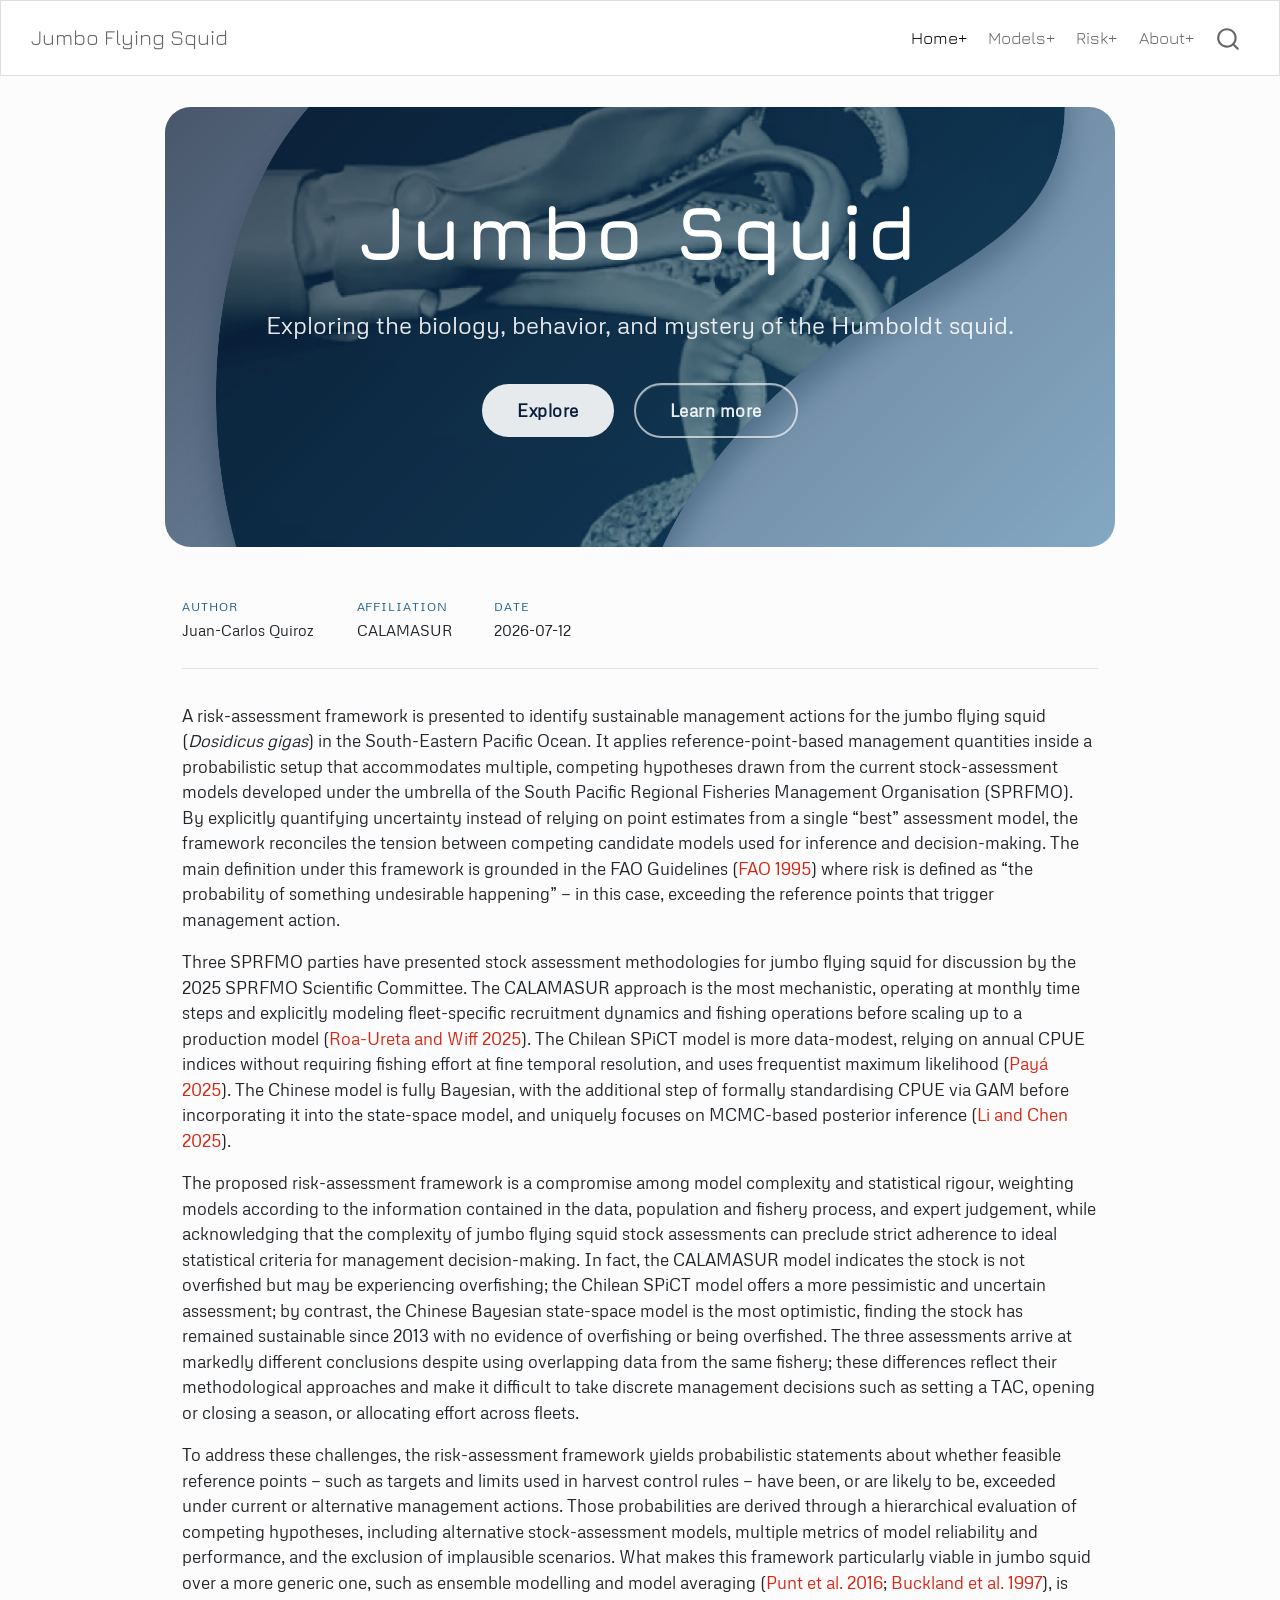
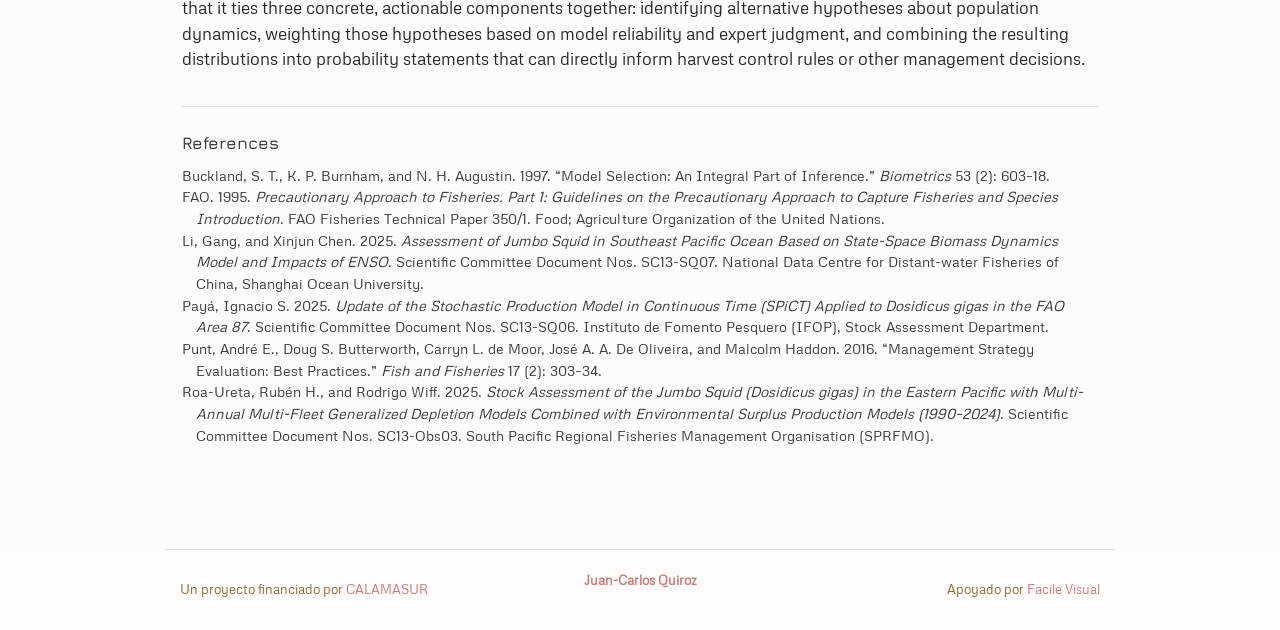
==== index.html @ a86b8975 "Built site for gh-pages" ====
<!DOCTYPE html>
<html xmlns="http://www.w3.org/1999/xhtml" lang="en" xml:lang="en"><head>

<meta charset="utf-8">
<meta name="generator" content="quarto-1.9.38">

<meta name="viewport" content="width=device-width, initial-scale=1.0, user-scalable=yes">


<title>Jumbo Squid – Jumbo Flying Squid</title>
<style>
/* Default styles provided by pandoc.
** See https://pandoc.org/MANUAL.html#variables-for-html for config info.
*/
code{white-space: pre-wrap;}
span.smallcaps{font-variant: small-caps;}
div.columns{display: flex; gap: min(4vw, 1.5em);}
div.column{flex: auto; overflow-x: auto;}
div.hanging-indent{margin-left: 1.5em; text-indent: -1.5em;}
ul.task-list{list-style: none;}
ul.task-list li input[type="checkbox"] {
  width: 0.8em;
  margin: 0 0.8em 0.2em -1em; /* quarto-specific, see https://github.com/quarto-dev/quarto-cli/issues/4556 */ 
  vertical-align: middle;
}
/* CSS for citations */
div.csl-bib-body { }
div.csl-entry {
  clear: both;
}
.hanging-indent div.csl-entry {
  margin-left:2em;
  text-indent:-2em;
}
div.csl-left-margin {
  min-width:2em;
  float:left;
}
div.csl-right-inline {
  margin-left:2em;
  padding-left:1em;
}
div.csl-indent {
  margin-left: 2em;
}</style>


<script src="site_libs/quarto-nav/quarto-nav.js"></script>
<script src="site_libs/quarto-nav/headroom.min.js"></script>
<script src="site_libs/clipboard/clipboard.min.js"></script>
<script src="site_libs/quarto-search/autocomplete.umd.js"></script>
<script src="site_libs/quarto-search/fuse.min.js"></script>
<script src="site_libs/quarto-search/quarto-search.js"></script>
<meta name="quarto:offset" content="./">
<script src="site_libs/quarto-html/quarto.js" type="module"></script>
<script src="site_libs/quarto-html/tabsets/tabsets.js" type="module"></script>
<script src="site_libs/quarto-html/popper.min.js"></script>
<script src="site_libs/quarto-html/tippy.umd.min.js"></script>
<script src="site_libs/quarto-html/anchor.min.js"></script>
<link href="site_libs/quarto-html/tippy.css" rel="stylesheet">
<link href="site_libs/quarto-html/quarto-syntax-highlighting-15634bcf2e68342d4ad2dfa704d543f6.css" rel="stylesheet" id="quarto-text-highlighting-styles">
<script src="site_libs/bootstrap/bootstrap.min.js"></script>
<link href="site_libs/bootstrap/bootstrap-icons.css" rel="stylesheet">
<link href="site_libs/bootstrap/bootstrap-ccdb3f03e60997b30da066df68c56a8f.min.css" rel="stylesheet" append-hash="true" id="quarto-bootstrap" data-mode="light">
<script id="quarto-search-options" type="application/json">{
  "location": "navbar",
  "copy-button": false,
  "collapse-after": 3,
  "panel-placement": "end",
  "type": "overlay",
  "limit": 50,
  "keyboard-shortcut": [
    "f",
    "/",
    "s"
  ],
  "show-item-context": false,
  "language": {
    "search-no-results-text": "No results",
    "search-matching-documents-text": "matching documents",
    "search-copy-link-title": "Copy link to search",
    "search-hide-matches-text": "Hide additional matches",
    "search-more-match-text": "more match in this document",
    "search-more-matches-text": "more matches in this document",
    "search-clear-button-title": "Clear",
    "search-text-placeholder": "",
    "search-detached-cancel-button-title": "Cancel",
    "search-submit-button-title": "Submit",
    "search-label": "Search"
  }
}</script>


<link rel="stylesheet" href="styles.css">
</head>

<body class="nav-fixed quarto-light">

<div id="quarto-search-results"></div>
  <header id="quarto-header" class="headroom fixed-top">
    <nav class="navbar navbar-expand-lg " data-bs-theme="dark">
      <div class="navbar-container container-fluid">
      <div class="navbar-brand-container mx-auto">
    <a class="navbar-brand" href="./index.html">
    <span class="navbar-title">Jumbo Flying Squid</span>
    </a>
  </div>
            <div id="quarto-search" class="" title="Search"></div>
          <button class="navbar-toggler" type="button" data-bs-toggle="collapse" data-bs-target="#navbarCollapse" aria-controls="navbarCollapse" role="menu" aria-expanded="false" aria-label="Toggle navigation" onclick="if (window.quartoToggleHeadroom) { window.quartoToggleHeadroom(); }">
  <span class="navbar-toggler-icon"></span>
</button>
          <div class="collapse navbar-collapse" id="navbarCollapse">
            <ul class="navbar-nav navbar-nav-scroll ms-auto">
  <li class="nav-item">
    <a class="nav-link active" href="./index.html" aria-current="page"> 
<span class="menu-text">Home+</span></a>
  </li>  
  <li class="nav-item">
    <a class="nav-link" href="./models.html"> 
<span class="menu-text">Models+</span></a>
  </li>  
  <li class="nav-item">
    <a class="nav-link" href="./docs/SAC-11-risk-analysis-methodology.html"> 
<span class="menu-text">Risk+</span></a>
  </li>  
  <li class="nav-item">
    <a class="nav-link" href="./about.html"> 
<span class="menu-text">About+</span></a>
  </li>  
</ul>
          </div> <!-- /navcollapse -->
            <div class="quarto-navbar-tools">
</div>
      </div> <!-- /container-fluid -->
    </nav>
</header>
<!-- content -->
<div id="quarto-content" class="quarto-container page-columns page-rows-contents page-layout-full page-navbar">
<!-- sidebar -->
<!-- margin-sidebar -->
    
<!-- main -->
<main class="content column-page" id="quarto-document-content"><header id="title-block-header" class="quarto-title-block"></header>




<div class="hero">
<div class="hero-content">
<div class="hero-title">
Jumbo Squid
</div>
<p>Exploring the biology, behavior, and mystery of the Humboldt squid.</p>
<p><a href="./about.html" class="btn hero-btn" role="button">Explore</a> <a href="notes.qmd" class="btn hero-btn-outline" role="button">Learn more</a></p>
</div>
</div>
<div class="article-meta">
<div class="meta-item">
<p><span class="meta-label">Author</span> Juan-Carlos Quiroz</p>
</div>
<div class="meta-item">
<p><span class="meta-label">Affiliation</span> CALAMASUR</p>
</div>
<div class="meta-item">
<p><span class="meta-label">Date</span> 2026-07-12</p>
</div>
</div>
<p>A risk-assessment framework is presented to identify sustainable management actions for the jumbo flying squid (<em>Dosidicus gigas</em>) in the South-Eastern Pacific Ocean. It applies reference-point-based management quantities inside a probabilistic setup that accommodates multiple, competing hypotheses drawn from the current stock-assessment models developed under the umbrella of the South Pacific Regional Fisheries Management Organisation (SPRFMO). By explicitly quantifying uncertainty instead of relying on point estimates from a single “best” assessment model, the framework reconciles the tension between competing candidate models used for inference and decision-making. The main definition under this framework is grounded in the FAO Guidelines <span class="citation" data-cites="FAO1995">(<a href="#ref-FAO1995" role="doc-biblioref">FAO 1995</a>)</span> where risk is defined as “the probability of something undesirable happening” — in this case, exceeding the reference points that trigger management action.</p>
<p>Three SPRFMO parties have presented stock assessment methodologies for jumbo flying squid for discussion by the 2025 SPRFMO Scientific Committee. The CALAMASUR approach is the most mechanistic, operating at monthly time steps and explicitly modeling fleet-specific recruitment dynamics and fishing operations before scaling up to a production model <span class="citation" data-cites="roaureta2025calamasur">(<a href="#ref-roaureta2025calamasur" role="doc-biblioref">Roa-Ureta and Wiff 2025</a>)</span>. The Chilean SPiCT model is more data-modest, relying on annual CPUE indices without requiring fishing effort at fine temporal resolution, and uses frequentist maximum likelihood <span class="citation" data-cites="paya2025spict">(<a href="#ref-paya2025spict" role="doc-biblioref">Payá 2025</a>)</span>. The Chinese model is fully Bayesian, with the additional step of formally standardising CPUE via GAM before incorporating it into the state-space model, and uniquely focuses on MCMC-based posterior inference <span class="citation" data-cites="li2025china">(<a href="#ref-li2025china" role="doc-biblioref">Li and Chen 2025</a>)</span>.</p>
<p>The proposed risk-assessment framework is a compromise among model complexity and statistical rigour, weighting models according to the information contained in the data, population and fishery process, and expert judgement, while acknowledging that the complexity of jumbo flying squid stock assessments can preclude strict adherence to ideal statistical criteria for management decision-making. In fact, the CALAMASUR model indicates the stock is not overfished but may be experiencing overfishing; the Chilean SPiCT model offers a more pessimistic and uncertain assessment; by contrast, the Chinese Bayesian state-space model is the most optimistic, finding the stock has remained sustainable since 2013 with no evidence of overfishing or being overfished. The three assessments arrive at markedly different conclusions despite using overlapping data from the same fishery; these differences reflect their methodological approaches and make it difficult to take discrete management decisions such as setting a TAC, opening or closing a season, or allocating effort across fleets.</p>
<p>To address these challenges, the risk‑assessment framework yields probabilistic statements about whether feasible reference points — such as targets and limits used in harvest control rules — have been, or are likely to be, exceeded under current or alternative management actions. Those probabilities are derived through a hierarchical evaluation of competing hypotheses, including alternative stock‑assessment models, multiple metrics of model reliability and performance, and the exclusion of implausible scenarios. What makes this framework particularly viable in jumbo squid over a more generic one, such as ensemble modelling and model averaging <span class="citation" data-cites="punt2016mse buckland1997model">(<a href="#ref-punt2016mse" role="doc-biblioref">Punt et al. 2016</a>; <a href="#ref-buckland1997model" role="doc-biblioref">Buckland et al. 1997</a>)</span>, is that it ties three concrete, actionable components together: identifying alternative hypotheses about population dynamics, weighting those hypotheses based on model reliability and expert judgment, and combining the resulting distributions into probability statements that can directly inform harvest control rules or other management decisions.</p>




<div id="quarto-appendix" class="default"><section class="quarto-appendix-contents" role="doc-bibliography" id="quarto-bibliography"><h2 class="anchored quarto-appendix-heading">References</h2><div id="refs" class="references csl-bib-body hanging-indent" role="list">
<div id="ref-buckland1997model" class="csl-entry" role="listitem">
Buckland, S. T., K. P. Burnham, and N. H. Augustin. 1997. <span>“Model Selection: An Integral Part of Inference.”</span> <em>Biometrics</em> 53 (2): 603–18.
</div>
<div id="ref-FAO1995" class="csl-entry" role="listitem">
FAO. 1995. <em>Precautionary Approach to Fisheries. <span>Part 1</span>: Guidelines on the Precautionary Approach to Capture Fisheries and Species Introduction</em>. FAO Fisheries Technical Paper 350/1. Food; Agriculture Organization of the United Nations.
</div>
<div id="ref-li2025china" class="csl-entry" role="listitem">
Li, Gang, and Xinjun Chen. 2025. <em>Assessment of Jumbo Squid in <span>Southeast Pacific Ocean</span> Based on State-Space Biomass Dynamics Model and Impacts of <span>ENSO</span></em>. Scientific Committee Document Nos. SC13-SQ07. National Data Centre for Distant-water Fisheries of China, Shanghai Ocean University.
</div>
<div id="ref-paya2025spict" class="csl-entry" role="listitem">
Payá, Ignacio S. 2025. <em>Update of the Stochastic Production Model in Continuous Time (<span>SPiCT</span>) Applied to <span class="nocase">Dosidicus gigas</span> in the <span>FAO</span> Area 87</em>. Scientific Committee Document Nos. SC13-SQ06. Instituto de Fomento Pesquero (<span>IFOP</span>), Stock Assessment Department.
</div>
<div id="ref-punt2016mse" class="csl-entry" role="listitem">
Punt, André E., Doug S. Butterworth, Carryn L. de Moor, José A. A. De Oliveira, and Malcolm Haddon. 2016. <span>“Management Strategy Evaluation: Best Practices.”</span> <em>Fish and Fisheries</em> 17 (2): 303–34.
</div>
<div id="ref-roaureta2025calamasur" class="csl-entry" role="listitem">
Roa-Ureta, Rubén H., and Rodrigo Wiff. 2025. <em>Stock Assessment of the Jumbo Squid (<span class="nocase">Dosidicus gigas</span>) in the Eastern Pacific with Multi-Annual Multi-Fleet Generalized Depletion Models Combined with Environmental Surplus Production Models (1990–2024)</em>. Scientific Committee Document Nos. SC13-Obs03. South Pacific Regional Fisheries Management Organisation (<span>SPRFMO</span>).
</div>
</div></section></div></main> <!-- /main -->
<script>
// Mermaid paints subgraph (cluster) titles *below* the connector edges, so the
// arrows strike through the title text. Move each cluster title to the end of
// the diagram's root group so it repaints above the edges; combined with the
// panel-coloured background in styles.css, arrows then read as passing behind
// the title. Cluster-label transforms are absolute (ancestors carry no
// transform), so re-parenting to g.root preserves position.
(function () {
  function maskClusterTitles() {
    document.querySelectorAll("svg.flowchart g.root").forEach(function (root) {
      // Once moved out of g.clusters the labels no longer match this selector,
      // so the operation is idempotent and cannot loop with the observer below.
      root.querySelectorAll("g.clusters .cluster-label").forEach(function (label) {
        root.appendChild(label);
      });
    });
  }

  if (document.readyState !== "loading") maskClusterTitles();
  document.addEventListener("DOMContentLoaded", maskClusterTitles);
  window.addEventListener("load", maskClusterTitles);

  // Mermaid renders asynchronously; watch until the diagram appears, then stop.
  var observer = new MutationObserver(maskClusterTitles);
  observer.observe(document.documentElement, { childList: true, subtree: true });
  setTimeout(function () { observer.disconnect(); }, 8000);
})();
</script>
<script id="quarto-html-after-body" type="application/javascript">
  window.document.addEventListener("DOMContentLoaded", function (event) {
    const icon = "";
    const anchorJS = new window.AnchorJS();
    anchorJS.options = {
      placement: 'right',
      icon: icon
    };
    anchorJS.add('.anchored');
    const isCodeAnnotation = (el) => {
      for (const clz of el.classList) {
        if (clz.startsWith('code-annotation-')) {                     
          return true;
        }
      }
      return false;
    }
    const onCopySuccess = function(e) {
      // button target
      const button = e.trigger;
      // don't keep focus
      button.blur();
      // flash "checked"
      button.classList.add('code-copy-button-checked');
      var currentTitle = button.getAttribute("title");
      button.setAttribute("title", "Copied!");
      let tooltip;
      if (window.bootstrap) {
        button.setAttribute("data-bs-toggle", "tooltip");
        button.setAttribute("data-bs-placement", "left");
        button.setAttribute("data-bs-title", "Copied!");
        tooltip = new bootstrap.Tooltip(button, 
          { trigger: "manual", 
            customClass: "code-copy-button-tooltip",
            offset: [0, -8]});
        tooltip.show();    
      }
      setTimeout(function() {
        if (tooltip) {
          tooltip.hide();
          button.removeAttribute("data-bs-title");
          button.removeAttribute("data-bs-toggle");
          button.removeAttribute("data-bs-placement");
        }
        button.setAttribute("title", currentTitle);
        button.classList.remove('code-copy-button-checked');
      }, 1000);
      // clear code selection
      e.clearSelection();
    }
    const getTextToCopy = function(trigger) {
      const outerScaffold = trigger.parentElement.cloneNode(true);
      const codeEl = outerScaffold.querySelector('code');
      for (const childEl of codeEl.children) {
        if (isCodeAnnotation(childEl)) {
          childEl.remove();
        }
      }
      return codeEl.innerText;
    }
    const clipboard = new window.ClipboardJS('.code-copy-button:not([data-in-quarto-modal])', {
      text: getTextToCopy
    });
    clipboard.on('success', onCopySuccess);
    if (window.document.getElementById('quarto-embedded-source-code-modal')) {
      const clipboardModal = new window.ClipboardJS('.code-copy-button[data-in-quarto-modal]', {
        text: getTextToCopy,
        container: window.document.getElementById('quarto-embedded-source-code-modal')
      });
      clipboardModal.on('success', onCopySuccess);
    }
      var localhostRegex = new RegExp(/^(?:http|https):\/\/localhost\:?[0-9]*\//);
      var mailtoRegex = new RegExp(/^mailto:/);
        var filterRegex = new RegExp("https:\/\/jcquiroz\.github\.io\/jumbo-flying-squid\/");
      var isInternal = (href) => {
          return filterRegex.test(href) || localhostRegex.test(href) || mailtoRegex.test(href);
      }
      // Inspect non-navigation links and adorn them if external
     var links = window.document.querySelectorAll('a[href]:not(.nav-link):not(.navbar-brand):not(.toc-action):not(.sidebar-link):not(.sidebar-item-toggle):not(.pagination-link):not(.no-external):not([aria-hidden]):not(.dropdown-item):not(.quarto-navigation-tool):not(.about-link)');
      for (var i=0; i<links.length; i++) {
        const link = links[i];
        if (!isInternal(link.href)) {
          // undo the damage that might have been done by quarto-nav.js in the case of
          // links that we want to consider external
          if (link.dataset.originalHref !== undefined) {
            link.href = link.dataset.originalHref;
          }
        }
      }
    function tippyHover(el, contentFn, onTriggerFn, onUntriggerFn) {
      const config = {
        allowHTML: true,
        maxWidth: 500,
        delay: 100,
        arrow: false,
        appendTo: function(el) {
            return el.parentElement;
        },
        interactive: true,
        interactiveBorder: 10,
        theme: 'quarto',
        placement: 'bottom-start',
      };
      if (contentFn) {
        config.content = contentFn;
      }
      if (onTriggerFn) {
        config.onTrigger = onTriggerFn;
      }
      if (onUntriggerFn) {
        config.onUntrigger = onUntriggerFn;
      }
      window.tippy(el, config); 
    }
    const noterefs = window.document.querySelectorAll('a[role="doc-noteref"]');
    for (var i=0; i<noterefs.length; i++) {
      const ref = noterefs[i];
      tippyHover(ref, function() {
        // use id or data attribute instead here
        let href = ref.getAttribute('data-footnote-href') || ref.getAttribute('href');
        try { href = new URL(href).hash; } catch {}
        const id = href.replace(/^#\/?/, "");
        const note = window.document.getElementById(id);
        if (note) {
          return note.innerHTML;
        } else {
          return "";
        }
      });
    }
    const xrefs = window.document.querySelectorAll('a.quarto-xref');
    const processXRef = (id, note) => {
      // Strip column container classes
      const stripColumnClz = (el) => {
        el.classList.remove("page-full", "page-columns");
        if (el.children) {
          for (const child of el.children) {
            stripColumnClz(child);
          }
        }
      }
      stripColumnClz(note)
      if (id === null || id.startsWith('sec-')) {
        // Special case sections, only their first couple elements
        const container = document.createElement("div");
        if (note.children && note.children.length > 2) {
          container.appendChild(note.children[0].cloneNode(true));
          for (let i = 1; i < note.children.length; i++) {
            const child = note.children[i];
            if (child.tagName === "P" && child.innerText === "") {
              continue;
            } else {
              container.appendChild(child.cloneNode(true));
              break;
            }
          }
          if (window.Quarto?.typesetMath) {
            window.Quarto.typesetMath(container);
          }
          return container.innerHTML
        } else {
          if (window.Quarto?.typesetMath) {
            window.Quarto.typesetMath(note);
          }
          return note.innerHTML;
        }
      } else {
        // Remove any anchor links if they are present
        const anchorLink = note.querySelector('a.anchorjs-link');
        if (anchorLink) {
          anchorLink.remove();
        }
        if (window.Quarto?.typesetMath) {
          window.Quarto.typesetMath(note);
        }
        if (note.classList.contains("callout")) {
          return note.outerHTML;
        } else {
          return note.innerHTML;
        }
      }
    }
    for (var i=0; i<xrefs.length; i++) {
      const xref = xrefs[i];
      tippyHover(xref, undefined, function(instance) {
        instance.disable();
        let url = xref.getAttribute('href');
        let hash = undefined; 
        if (url.startsWith('#')) {
          hash = url;
        } else {
          try { hash = new URL(url).hash; } catch {}
        }
        if (hash) {
          const id = hash.replace(/^#\/?/, "");
          const note = window.document.getElementById(id);
          if (note !== null) {
            try {
              const html = processXRef(id, note.cloneNode(true));
              instance.setContent(html);
            } finally {
              instance.enable();
              instance.show();
            }
          } else {
            // See if we can fetch this
            fetch(url.split('#')[0])
            .then(res => res.text())
            .then(html => {
              const parser = new DOMParser();
              const htmlDoc = parser.parseFromString(html, "text/html");
              const note = htmlDoc.getElementById(id);
              if (note !== null) {
                const html = processXRef(id, note);
                instance.setContent(html);
              } 
            }).finally(() => {
              instance.enable();
              instance.show();
            });
          }
        } else {
          // See if we can fetch a full url (with no hash to target)
          // This is a special case and we should probably do some content thinning / targeting
          fetch(url)
          .then(res => res.text())
          .then(html => {
            const parser = new DOMParser();
            const htmlDoc = parser.parseFromString(html, "text/html");
            const note = htmlDoc.querySelector('main.content');
            if (note !== null) {
              // This should only happen for chapter cross references
              // (since there is no id in the URL)
              // remove the first header
              if (note.children.length > 0 && note.children[0].tagName === "HEADER") {
                note.children[0].remove();
              }
              const html = processXRef(null, note);
              instance.setContent(html);
            } 
          }).finally(() => {
            instance.enable();
            instance.show();
          });
        }
      }, function(instance) {
      });
    }
        let selectedAnnoteEl;
        const selectorForAnnotation = ( cell, annotation) => {
          let cellAttr = 'data-code-cell="' + cell + '"';
          let lineAttr = 'data-code-annotation="' +  annotation + '"';
          const selector = 'span[' + cellAttr + '][' + lineAttr + ']';
          return selector;
        }
        const selectCodeLines = (annoteEl) => {
          const doc = window.document;
          const targetCell = annoteEl.getAttribute("data-target-cell");
          const targetAnnotation = annoteEl.getAttribute("data-target-annotation");
          const annoteSpan = window.document.querySelector(selectorForAnnotation(targetCell, targetAnnotation));
          const lines = annoteSpan.getAttribute("data-code-lines").split(",");
          const lineIds = lines.map((line) => {
            return targetCell + "-" + line;
          })
          let top = null;
          let height = null;
          let parent = null;
          if (lineIds.length > 0) {
              //compute the position of the single el (top and bottom and make a div)
              const el = window.document.getElementById(lineIds[0]);
              top = el.offsetTop;
              height = el.offsetHeight;
              parent = el.parentElement.parentElement;
            if (lineIds.length > 1) {
              const lastEl = window.document.getElementById(lineIds[lineIds.length - 1]);
              const bottom = lastEl.offsetTop + lastEl.offsetHeight;
              height = bottom - top;
            }
            if (top !== null && height !== null && parent !== null) {
              // cook up a div (if necessary) and position it 
              let div = window.document.getElementById("code-annotation-line-highlight");
              if (div === null) {
                div = window.document.createElement("div");
                div.setAttribute("id", "code-annotation-line-highlight");
                div.style.position = 'absolute';
                parent.appendChild(div);
              }
              div.style.top = top - 2 + "px";
              div.style.height = height + 4 + "px";
              div.style.left = 0;
              let gutterDiv = window.document.getElementById("code-annotation-line-highlight-gutter");
              if (gutterDiv === null) {
                gutterDiv = window.document.createElement("div");
                gutterDiv.setAttribute("id", "code-annotation-line-highlight-gutter");
                gutterDiv.style.position = 'absolute';
                const codeCell = window.document.getElementById(targetCell);
                const gutter = codeCell.querySelector('.code-annotation-gutter');
                gutter.appendChild(gutterDiv);
              }
              gutterDiv.style.top = top - 2 + "px";
              gutterDiv.style.height = height + 4 + "px";
            }
            selectedAnnoteEl = annoteEl;
          }
        };
        const unselectCodeLines = () => {
          const elementsIds = ["code-annotation-line-highlight", "code-annotation-line-highlight-gutter"];
          elementsIds.forEach((elId) => {
            const div = window.document.getElementById(elId);
            if (div) {
              div.remove();
            }
          });
          selectedAnnoteEl = undefined;
        };
          // Handle positioning of the toggle
      window.addEventListener(
        "resize",
        throttle(() => {
          elRect = undefined;
          if (selectedAnnoteEl) {
            selectCodeLines(selectedAnnoteEl);
          }
        }, 10)
      );
      function throttle(fn, ms) {
      let throttle = false;
      let timer;
        return (...args) => {
          if(!throttle) { // first call gets through
              fn.apply(this, args);
              throttle = true;
          } else { // all the others get throttled
              if(timer) clearTimeout(timer); // cancel #2
              timer = setTimeout(() => {
                fn.apply(this, args);
                timer = throttle = false;
              }, ms);
          }
        };
      }
        // Attach click handler to the DT
        const annoteDls = window.document.querySelectorAll('dt[data-target-cell]');
        for (const annoteDlNode of annoteDls) {
          annoteDlNode.addEventListener('click', (event) => {
            const clickedEl = event.target;
            if (clickedEl !== selectedAnnoteEl) {
              unselectCodeLines();
              const activeEl = window.document.querySelector('dt[data-target-cell].code-annotation-active');
              if (activeEl) {
                activeEl.classList.remove('code-annotation-active');
              }
              selectCodeLines(clickedEl);
              clickedEl.classList.add('code-annotation-active');
            } else {
              // Unselect the line
              unselectCodeLines();
              clickedEl.classList.remove('code-annotation-active');
            }
          });
        }
    const findCites = (el) => {
      const parentEl = el.parentElement;
      if (parentEl) {
        const cites = parentEl.dataset.cites;
        if (cites) {
          return {
            el,
            cites: cites.split(' ')
          };
        } else {
          return findCites(el.parentElement)
        }
      } else {
        return undefined;
      }
    };
    var bibliorefs = window.document.querySelectorAll('a[role="doc-biblioref"]');
    for (var i=0; i<bibliorefs.length; i++) {
      const ref = bibliorefs[i];
      const citeInfo = findCites(ref);
      if (citeInfo) {
        tippyHover(citeInfo.el, function() {
          var popup = window.document.createElement('div');
          citeInfo.cites.forEach(function(cite) {
            var citeDiv = window.document.createElement('div');
            citeDiv.classList.add('hanging-indent');
            citeDiv.classList.add('csl-entry');
            var biblioDiv = window.document.getElementById('ref-' + cite);
            if (biblioDiv) {
              citeDiv.innerHTML = biblioDiv.innerHTML;
            }
            popup.appendChild(citeDiv);
          });
          return popup.innerHTML;
        });
      }
    }
  });
  </script>
</div> <!-- /content -->
<footer class="footer">
  <div class="nav-footer">
    <div class="nav-footer-left">
<p>Un proyecto financiado por <a href="https://www.calamasur.com" target="_blank">CALAMASUR</a></p>
</div>   
    <div class="nav-footer-center">
<p>Juan-Carlos Quiroz</p>
</div>
    <div class="nav-footer-right">
<p>Apoyado por <a href="https://www.facilevisual.com" target="_blank">Facile Visual</a></p>
</div>
  </div>
</footer>




</body></html>
---- site_libs/quarto-html/tippy.css ----
.tippy-box[data-animation=fade][data-state=hidden]{opacity:0}[data-tippy-root]{max-width:calc(100vw - 10px)}.tippy-box{position:relative;background-color:#333;color:#fff;border-radius:4px;font-size:14px;line-height:1.4;white-space:normal;outline:0;transition-property:transform,visibility,opacity}.tippy-box[data-placement^=top]>.tippy-arrow{bottom:0}.tippy-box[data-placement^=top]>.tippy-arrow:before{bottom:-7px;left:0;border-width:8px 8px 0;border-top-color:initial;transform-origin:center top}.tippy-box[data-placement^=bottom]>.tippy-arrow{top:0}.tippy-box[data-placement^=bottom]>.tippy-arrow:before{top:-7px;left:0;border-width:0 8px 8px;border-bottom-color:initial;transform-origin:center bottom}.tippy-box[data-placement^=left]>.tippy-arrow{right:0}.tippy-box[data-placement^=left]>.tippy-arrow:before{border-width:8px 0 8px 8px;border-left-color:initial;right:-7px;transform-origin:center left}.tippy-box[data-placement^=right]>.tippy-arrow{left:0}.tippy-box[data-placement^=right]>.tippy-arrow:before{left:-7px;border-width:8px 8px 8px 0;border-right-color:initial;transform-origin:center right}.tippy-box[data-inertia][data-state=visible]{transition-timing-function:cubic-bezier(.54,1.5,.38,1.11)}.tippy-arrow{width:16px;height:16px;color:#333}.tippy-arrow:before{content:"";position:absolute;border-color:transparent;border-style:solid}.tippy-content{position:relative;padding:5px 9px;z-index:1}
---- site_libs/quarto-html/quarto-syntax-highlighting-15634bcf2e68342d4ad2dfa704d543f6.css ----
/* quarto syntax highlight colors */
:root {
  --quarto-hl-ot-color: #003B4F;
  --quarto-hl-at-color: #657422;
  --quarto-hl-ss-color: #20794D;
  --quarto-hl-an-color: #5E5E5E;
  --quarto-hl-fu-color: #4758AB;
  --quarto-hl-st-color: #20794D;
  --quarto-hl-cf-color: #003B4F;
  --quarto-hl-op-color: #5E5E5E;
  --quarto-hl-er-color: #AD0000;
  --quarto-hl-bn-color: #AD0000;
  --quarto-hl-al-color: #AD0000;
  --quarto-hl-va-color: #111111;
  --quarto-hl-bu-color: inherit;
  --quarto-hl-ex-color: inherit;
  --quarto-hl-pp-color: #AD0000;
  --quarto-hl-in-color: #5E5E5E;
  --quarto-hl-vs-color: #20794D;
  --quarto-hl-wa-color: #5E5E5E;
  --quarto-hl-do-color: #5E5E5E;
  --quarto-hl-im-color: #00769E;
  --quarto-hl-ch-color: #20794D;
  --quarto-hl-dt-color: #AD0000;
  --quarto-hl-fl-color: #AD0000;
  --quarto-hl-co-color: #5E5E5E;
  --quarto-hl-cv-color: #5E5E5E;
  --quarto-hl-cn-color: #8f5902;
  --quarto-hl-sc-color: #5E5E5E;
  --quarto-hl-dv-color: #AD0000;
  --quarto-hl-kw-color: #003B4F;
}

/* other quarto variables */
:root {
  --quarto-font-monospace: SFMono-Regular, Menlo, Monaco, Consolas, "Liberation Mono", "Courier New", monospace;
}

/* syntax highlight based on Pandoc's rules */
pre > code.sourceCode > span {
  color: #003B4F;
}

code.sourceCode > span {
  color: #003B4F;
}

div.sourceCode,
div.sourceCode pre.sourceCode {
  color: #003B4F;
}

/* Normal */
code span {
  color: #003B4F;
}

/* Alert */
code span.al {
  color: #AD0000;
  font-style: inherit;
}

/* Annotation */
code span.an {
  color: #5E5E5E;
  font-style: inherit;
}

/* Attribute */
code span.at {
  color: #657422;
  font-style: inherit;
}

/* BaseN */
code span.bn {
  color: #AD0000;
  font-style: inherit;
}

/* BuiltIn */
code span.bu {
  font-style: inherit;
}

/* ControlFlow */
code span.cf {
  color: #003B4F;
  font-weight: bold;
  font-style: inherit;
}

/* Char */
code span.ch {
  color: #20794D;
  font-style: inherit;
}

/* Constant */
code span.cn {
  color: #8f5902;
  font-style: inherit;
}

/* Comment */
code span.co {
  color: #5E5E5E;
  font-style: inherit;
}

/* CommentVar */
code span.cv {
  color: #5E5E5E;
  font-style: italic;
}

/* Documentation */
code span.do {
  color: #5E5E5E;
  font-style: italic;
}

/* DataType */
code span.dt {
  color: #AD0000;
  font-style: inherit;
}

/* DecVal */
code span.dv {
  color: #AD0000;
  font-style: inherit;
}

/* Error */
code span.er {
  color: #AD0000;
  font-style: inherit;
}

/* Extension */
code span.ex {
  font-style: inherit;
}

/* Float */
code span.fl {
  color: #AD0000;
  font-style: inherit;
}

/* Function */
code span.fu {
  color: #4758AB;
  font-style: inherit;
}

/* Import */
code span.im {
  color: #00769E;
  font-style: inherit;
}

/* Information */
code span.in {
  color: #5E5E5E;
  font-style: inherit;
}

/* Keyword */
code span.kw {
  color: #003B4F;
  font-weight: bold;
  font-style: inherit;
}

/* Operator */
code span.op {
  color: #5E5E5E;
  font-style: inherit;
}

/* Other */
code span.ot {
  color: #003B4F;
  font-style: inherit;
}

/* Preprocessor */
code span.pp {
  color: #AD0000;
  font-style: inherit;
}

/* SpecialChar */
code span.sc {
  color: #5E5E5E;
  font-style: inherit;
}

/* SpecialString */
code span.ss {
  color: #20794D;
  font-style: inherit;
}

/* String */
code span.st {
  color: #20794D;
  font-style: inherit;
}

/* Variable */
code span.va {
  color: #111111;
  font-style: inherit;
}

/* VerbatimString */
code span.vs {
  color: #20794D;
  font-style: inherit;
}

/* Warning */
code span.wa {
  color: #5E5E5E;
  font-style: italic;
}

.prevent-inlining {
  content: "</";
}

/*# sourceMappingURL=f23921c56f73e400b49028c9186a1aa0.css.map */
---- styles.css ----
/* css styles */

/* Fonts: Metrophobic (body) + Jura (headings) */
@import url('https://fonts.googleapis.com/css2?family=Metrophobic&family=Jura:wght@300;400;500;600;700&display=swap');

/* Shared content width (matches .hero-content) */
:root {
  --content-width: 950px;
}

/* Constrain the rendered document to the hero-content width.
   Use `width: min(...)` rather than `max-width` so the box sizes against the
   available column (not its content): with `margin-inline: auto` a bare
   `max-width` makes this a shrink-to-fit box, and a wide non-wrapping child
   (e.g. a nowrap MathJax display equation) would inflate it past the grid
   column and overlap the right-hand TOC. `min(…, 100%)` yields the full
   950px on TOC-less pages and shrinks to the column when a TOC is present. */
#quarto-document-content {
  width: min(var(--content-width), 100%);
  margin-inline: auto;
  padding-inline: 1rem;
  box-sizing: border-box;
}

/* Keep the navbar pinned to the top while scrolling.
   Quarto's header is already `fixed-top` but uses headroom.js to hide it on
   scroll-down; neutralise that transform so it stays visible. */
#quarto-header.headroom {
  transform: translateY(0) !important;
}
.headroom--unpinned {
  transform: translateY(0) !important;
}

/* Offset the sticky TOC sidebar so it sits a little below the fixed navbar
   instead of scrolling up underneath it. */
#quarto-margin-sidebar,
.sidebar.margin-sidebar {
  top: 5rem !important;
  max-height: calc(100vh - 5rem) !important;
}

/* Hide empty Quarto title block */
#title-block-header:empty {
  display: none;
}

/* Document title — make it clearly outrank the content headings (h2/h3…) */
#title-block-header .title {
  font-family: "Jura", sans-serif;
  font-size: clamp(2.3rem, 5vw, 2.85rem);
  font-weight: 700;
  line-height: 1.1;
  margin-bottom: 0.5rem;
  color: #0b1e3a;
}

#title-block-header .subtitle {
  font-size: clamp(1.05rem, 2.2vw, 1.25rem);
  font-weight: 400;
  opacity: 0.85;
}

/* Hero section — fills the content-width box */
.hero {
  display: flex;
  align-items: center;
  justify-content: center;
  min-height: 40vh;
  margin-inline: -1rem;
  margin-bottom: 2rem;
  padding: 4rem 1.5rem;
  text-align: center;
  background:
    linear-gradient(135deg, rgba(11, 30, 58, 0.75) 0%, rgba(18, 58, 99, 0.6) 55%, rgba(30, 96, 145, 0.55) 100%),
    url("images/logo_calamasur_pota.svg") center / cover no-repeat;
  color: #fff;
  border-radius: 1.5rem;
  overflow: hidden;
}

.hero-content {
  max-width: var(--content-width);
}

.hero-content h1,
.hero-title {
  font-weight: 700;
  font-size: clamp(2.5rem, 6vw, 4.5rem);
  letter-spacing: 0.05em;
  margin-bottom: 1rem;
  color: #fff;
}

.hero-content p {
  font-size: clamp(1.1rem, 2.5vw, 1.4rem);
  font-weight: 300;
  opacity: 0.9;
  margin-bottom: 2rem;
}

.hero-btn,
.hero-btn-outline {
  display: inline-block;
  margin: 0.4rem;
  padding: 0.75rem 2rem;
  font-weight: 600;
  letter-spacing: 0.03em;
  border-radius: 999px;
  text-decoration: none;
  transition: transform 0.15s ease, background 0.15s ease;
}

.hero-btn {
  background: #fff;
  color: #0b1e3a;
}

.hero-btn-outline {
  background: transparent;
  color: #fff;
  border: 2px solid rgba(255, 255, 255, 0.7);
}

.hero-btn:hover,
.hero-btn-outline:hover {
  transform: translateY(-2px);
}

.hero-btn:hover {
  color: #acb5c2;
}

.hero-btn-outline:hover {
  background: rgba(237, 235, 235, 0.15);
  color: #fff;
}

/* Article meta (author / affiliation / date) */
.article-meta {
  display: flex;
  flex-wrap: wrap;
  gap: 1.5rem 2.5rem;
  padding: 1rem 0 1.5rem;
  margin-bottom: 2rem;
  border-bottom: 1px solid rgba(0, 0, 0, 0.1);
  font-size: 0.9rem;
}

.article-meta .meta-item {
  margin: 0;
}

.article-meta .meta-item p {
  margin: 0;
}

.article-meta .meta-label {
  display: block;
  font-size: 0.7rem;
  text-transform: uppercase;
  letter-spacing: 0.08em;
  color: #1e6091;
  margin-bottom: 0.2rem;
}

/* References section */
#quarto-bibliography .csl-entry {
  font-size: 0.85rem;
}


/* Maquillajes */
.highlight {
  background-color: #cfddf3;
  border-radius: 0.2rem;
}

/* Metrophobic ships only a 400 weight, so bold text has no true bold face.
   Reinforce <strong>/<b> with weight + color so it reads clearly. */
strong, b {
  font-weight: 900;
  color: #a54545;
}

/* Page footer — align with content width and match the site theme */
.footer,
.nav-footer {
  background: #fffcfb;
  color: rgba(121, 75, 11, 0.85);
}

.nav-footer {
  max-width: var(--content-width);
  margin-inline: auto;
  padding: 1.25rem 1rem;
  gap: 1rem;
  font-size: 0.9rem;
  align-items: center;
}

.nav-footer p {
  margin: 0;
}

.footer a,
.nav-footer a {
  color: #ca7878;
  text-decoration: none;
}

.footer a:hover,
.nav-footer a:hover {
  color: #ca7878;
  text-decoration: underline;
}

.nav-footer-center {
  font-weight: 600;
  color: #ca7878;
}

@media (max-width: 600px) {
  .nav-footer {
    flex-direction: column;
    text-align: center;
    gap: 0.5rem;
  }
}

/* Model cards */
.model-cards {
  display: grid;
  grid-template-columns: repeat(3, 1fr);
  gap: 1rem;
  margin: 1.5rem 0;
}

.model-card {
  display: flex;
  flex-direction: column;
  gap: 0.5rem;
  padding: 1.25rem;
  border: 1px solid #d6e0ee;
  border-radius: 0.75rem;
  background: #f5f8fc;
  text-decoration: none;
  color: inherit;
  transition: transform 0.15s ease, box-shadow 0.15s ease, border-color 0.15s ease;
}

.model-card:hover {
  transform: translateY(-3px);
  border-color: #123a63;
  box-shadow: 0 6px 18px rgba(11, 30, 58, 0.15);
}

.model-card-tag {
  font-size: 0.85rem;
  font-weight: 600;
  letter-spacing: 0.05em;
  text-transform: uppercase;
  color: #1e6091;
}

.model-card-title {
  font-family: "Jura", sans-serif;
  font-size: 1.12rem;
  font-weight: 600;
  color: #0b1e3a;
}

.model-card-desc {
  font-size: 0.9rem;
  line-height: 1.4;
  opacity: 0.85;
}

@media (max-width: 700px) {
  .model-cards {
    grid-template-columns: 1fr;
  }
}

/* Keep wide figures/diagrams (e.g. Mermaid SVGs) inside the content column
   so they don't spill over the right-hand TOC. */
.cell-output-display svg,
div.quarto-figure svg,
pre.mermaid svg {
  max-width: 100%;
  height: auto;
}

/* Let overly wide display math scroll horizontally instead of overlapping
   the TOC (display math never line-wraps). */
.math.display,
mjx-container[display="true"] {
  display: block;
  overflow-x: auto;
  overflow-y: hidden;
  max-width: 100%;
}

/* Mermaid diagram palette. Quarto derives Mermaid colours from the Bootstrap
   theme, which here produced low-contrast red text on dark-grey subgraph
   fills. Re-map to the site's navy/blue-on-light palette. Node colours are
   driven by Quarto's CSS variables; the subgraph (cluster) fill is hard-coded
   inside the SVG's own <style>, so it needs a scoped `!important` override. */
.cell-output-display,
div.quarto-figure {
  --mermaid-node-bg-color: #f5f8fc;   /* node fill */
  --mermaid-node-fg-color: #1e6091;   /* node border */
  --mermaid-label-fg-color: #0b1e3a;  /* node text */
  --mermaid-edge-color: #123a63;      /* arrows */
  --mermaid-fg-color: #0b1e3a;
  --mermaid-label-bg-color: #ffffff;  /* edge-label background */
}

svg.flowchart .cluster rect {
  fill: #eef3fa !important;
  stroke: #c3d3e8 !important;
}

svg.flowchart .cluster .nodeLabel,
svg.flowchart .cluster-label,
svg.flowchart .cluster span,
svg.flowchart .cluster text {
  fill: #0b1e3a !important;
  color: #0b1e3a !important;
}

/* Give subgraph titles an opaque panel-coloured background so the connector
   arrows (which Mermaid paints above the cluster labels) read as passing
   *behind* the title instead of striking through the text. Paired with the
   include-after-body script that repaints the titles above the edge layer. */
svg.flowchart .cluster-label .nodeLabel,
svg.flowchart .cluster-label foreignObject div,
svg.flowchart .cluster-label p {
  background: #eef3fa !important;
}
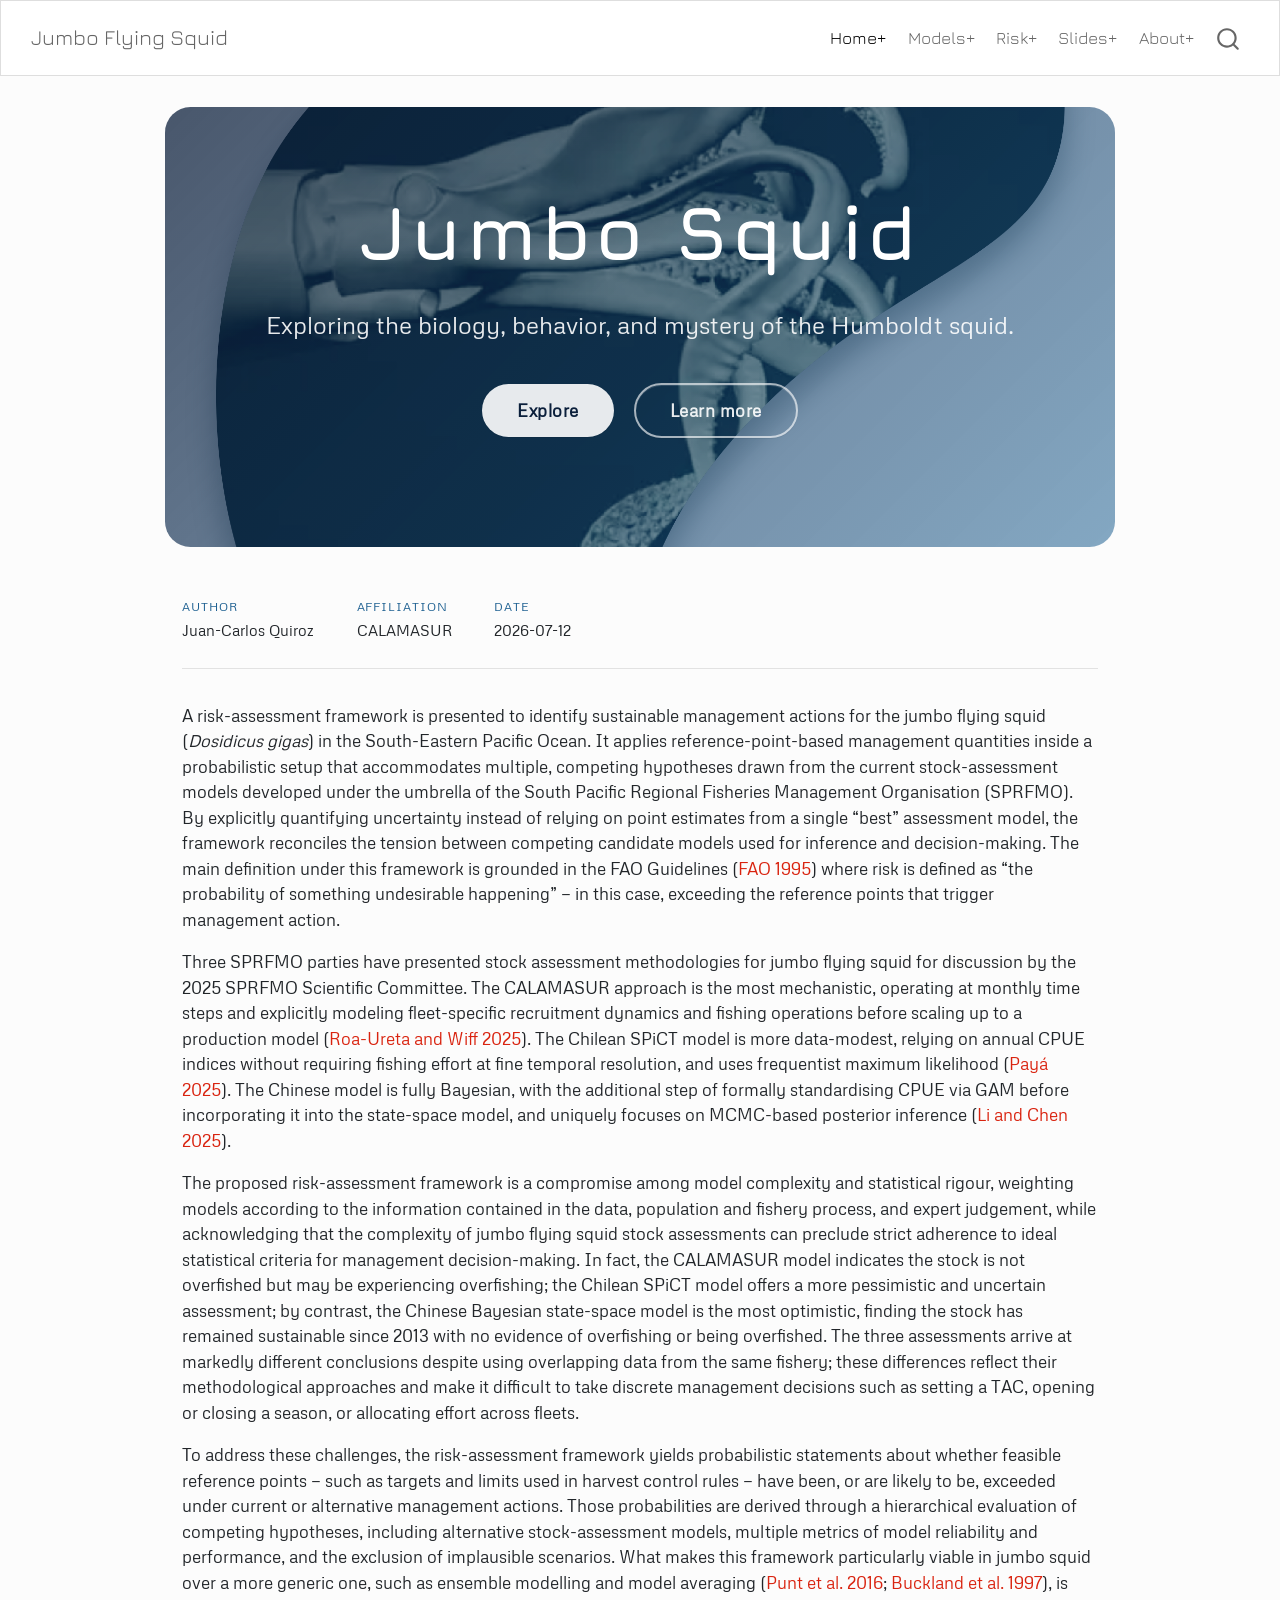
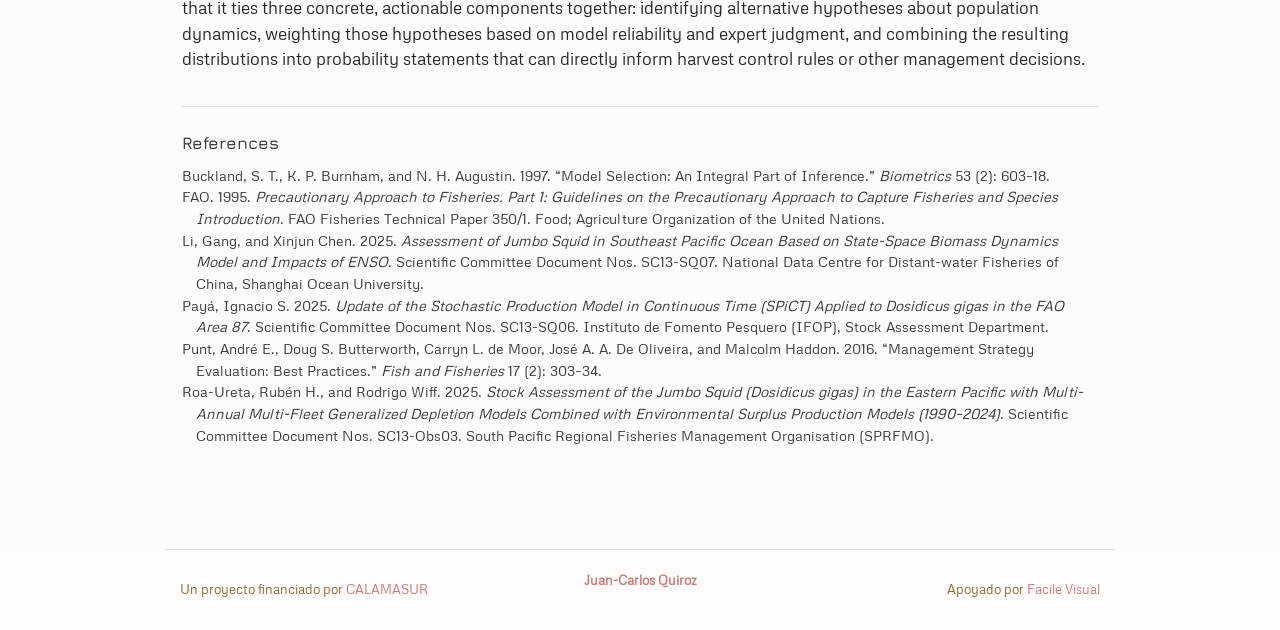
==== commit 2a371039: "Built site for gh-pages" ====
--- a/index.html
+++ b/index.html
@@ -122,6 +122,10 @@
   <li class="nav-item">
     <a class="nav-link" href="./docs/SAC-11-risk-analysis-methodology.html"> 
 <span class="menu-text">Risk+</span></a>
+  </li>  
+  <li class="nav-item">
+    <a class="nav-link" href="./slides.html"> 
+<span class="menu-text">Slides+</span></a>
   </li>  
   <li class="nav-item">
     <a class="nav-link" href="./about.html"> 
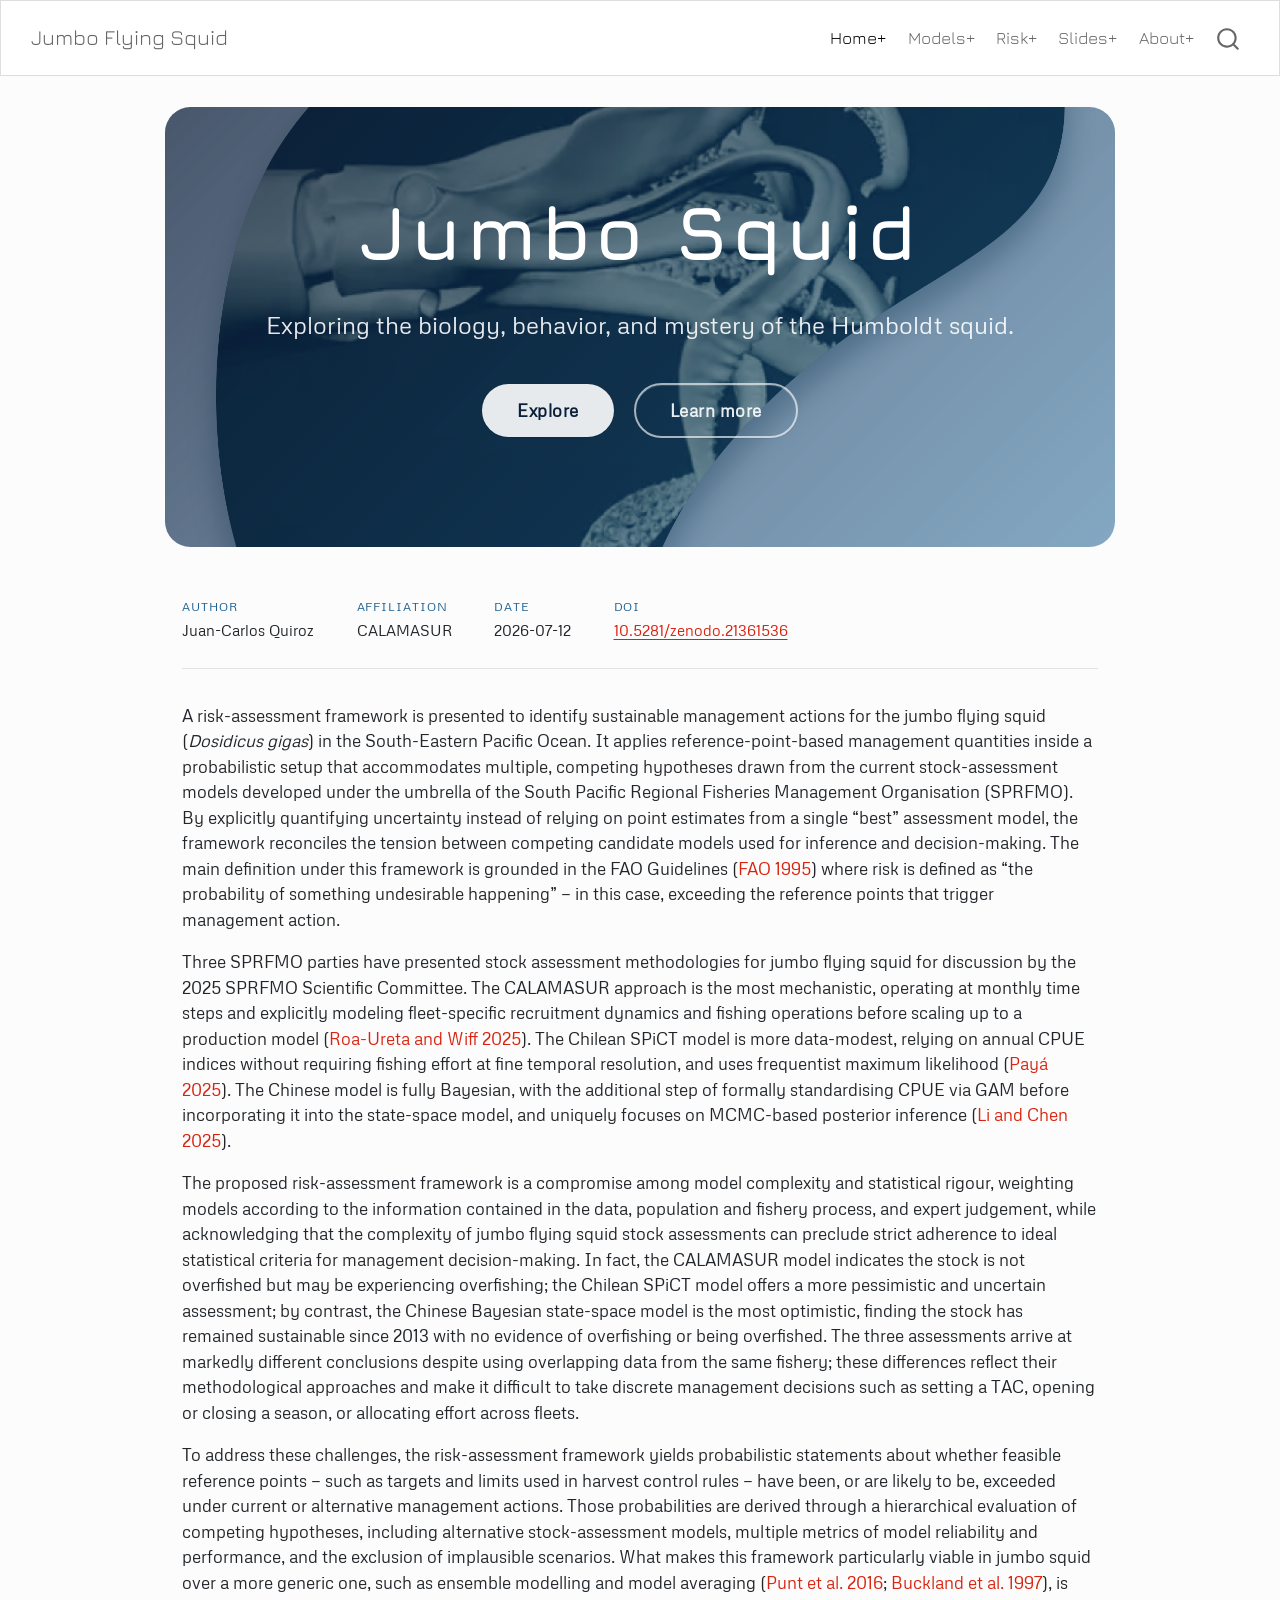
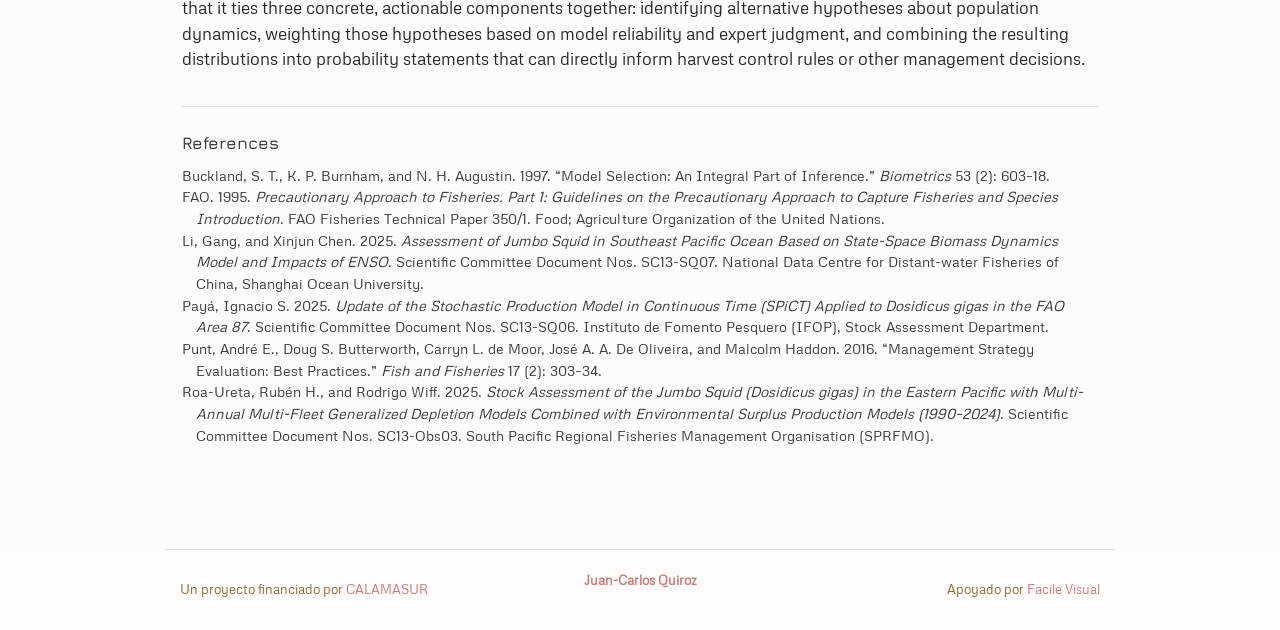
==== commit 1a48626a: "Built site for gh-pages" ====
--- a/index.html
+++ b/index.html
@@ -120,7 +120,7 @@
 <span class="menu-text">Models+</span></a>
   </li>  
   <li class="nav-item">
-    <a class="nav-link" href="./docs/SAC-11-risk-analysis-methodology.html"> 
+    <a class="nav-link" href="./docs/modelos.html"> 
 <span class="menu-text">Risk+</span></a>
   </li>  
   <li class="nav-item">
@@ -167,6 +167,9 @@
 </div>
 <div class="meta-item">
 <p><span class="meta-label">Date</span> 2026-07-12</p>
+</div>
+<div class="meta-item">
+<p><span class="meta-label">DOI</span> <a href="https://doi.org/10.5281/zenodo.21361536">10.5281/zenodo.21361536</a></p>
 </div>
 </div>
 <p>A risk-assessment framework is presented to identify sustainable management actions for the jumbo flying squid (<em>Dosidicus gigas</em>) in the South-Eastern Pacific Ocean. It applies reference-point-based management quantities inside a probabilistic setup that accommodates multiple, competing hypotheses drawn from the current stock-assessment models developed under the umbrella of the South Pacific Regional Fisheries Management Organisation (SPRFMO). By explicitly quantifying uncertainty instead of relying on point estimates from a single “best” assessment model, the framework reconciles the tension between competing candidate models used for inference and decision-making. The main definition under this framework is grounded in the FAO Guidelines <span class="citation" data-cites="FAO1995">(<a href="#ref-FAO1995" role="doc-biblioref">FAO 1995</a>)</span> where risk is defined as “the probability of something undesirable happening” — in this case, exceeding the reference points that trigger management action.</p>
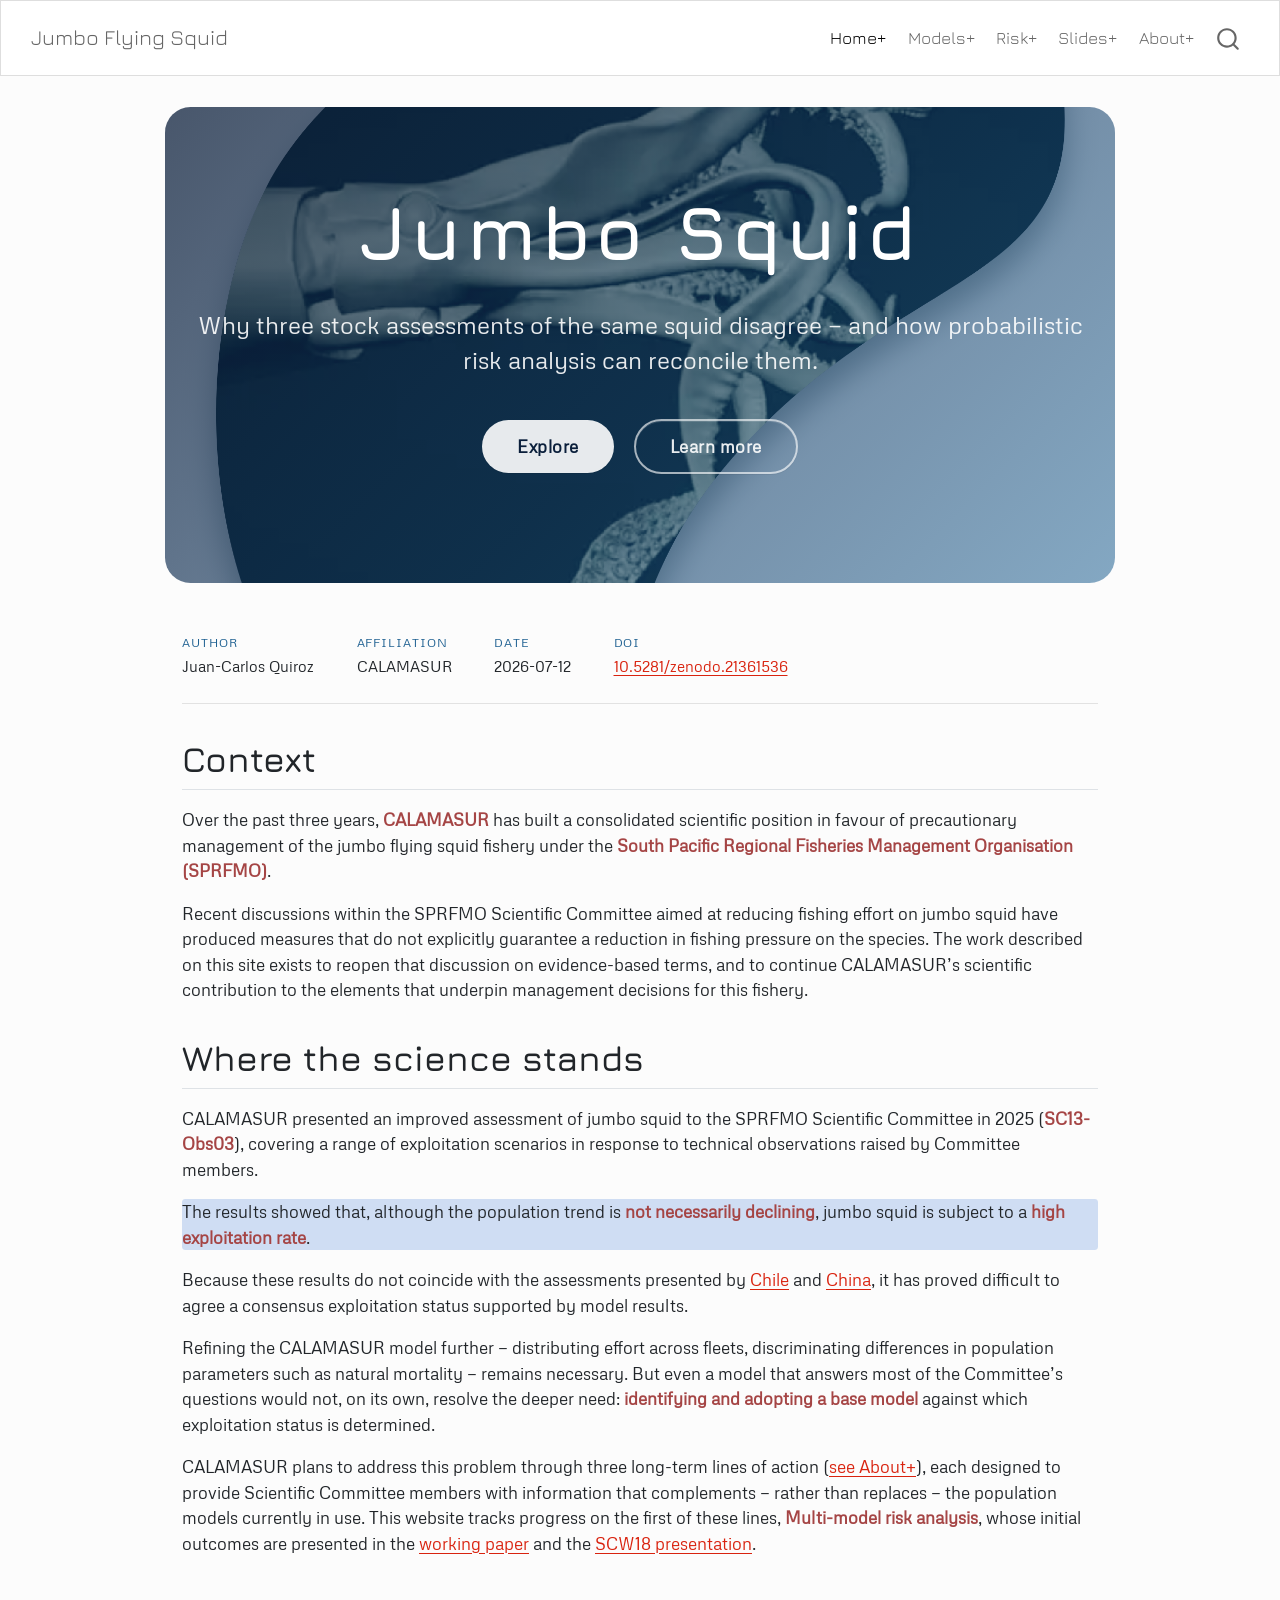
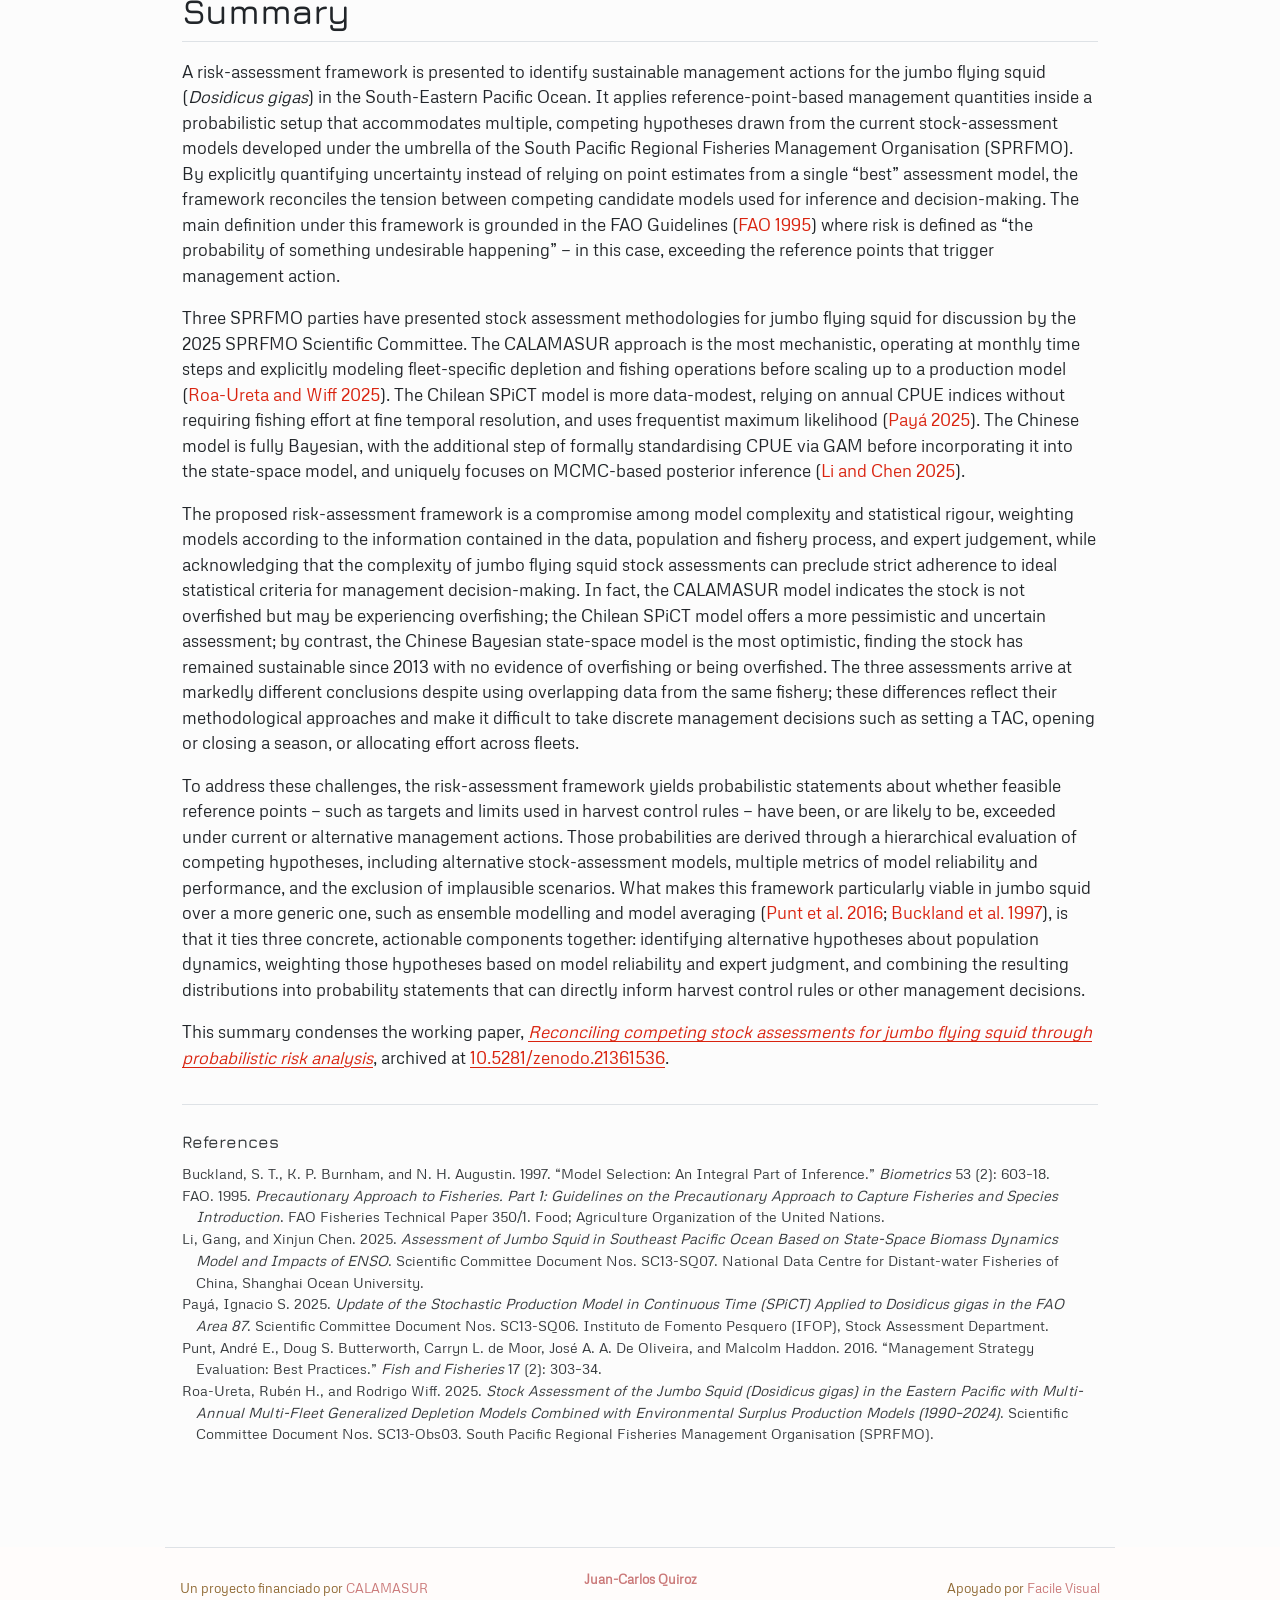
==== commit 27b3240b: "Built site for gh-pages" ====
--- a/index.html
+++ b/index.html
@@ -154,8 +154,8 @@
 <div class="hero-title">
 Jumbo Squid
 </div>
-<p>Exploring the biology, behavior, and mystery of the Humboldt squid.</p>
-<p><a href="./about.html" class="btn hero-btn" role="button">Explore</a> <a href="notes.qmd" class="btn hero-btn-outline" role="button">Learn more</a></p>
+<p>Why three stock assessments of the same squid disagree — and how probabilistic risk analysis can reconcile them.</p>
+<p><a href="./about.html" class="btn hero-btn" role="button">Explore</a> <a href="./models.html" class="btn hero-btn-outline" role="button">Learn more</a></p>
 </div>
 </div>
 <div class="article-meta">
@@ -172,13 +172,39 @@
 <p><span class="meta-label">DOI</span> <a href="https://doi.org/10.5281/zenodo.21361536">10.5281/zenodo.21361536</a></p>
 </div>
 </div>
+<section id="context" class="level2">
+<h2 class="anchored" data-anchor-id="context">Context</h2>
+<p>Over the past three years, <strong>CALAMASUR</strong> has built a consolidated scientific position in favour of precautionary management of the jumbo flying squid fishery under the <strong>South Pacific Regional Fisheries Management Organisation (SPRFMO)</strong>.</p>
+<p>Recent discussions within the SPRFMO Scientific Committee aimed at reducing fishing effort on jumbo squid have produced measures that do not explicitly guarantee a reduction in fishing pressure on the species. The work described on this site exists to reopen that discussion on evidence-based terms, and to continue CALAMASUR’s scientific contribution to the elements that underpin management decisions for this fishery.</p>
+</section>
+<section id="where-the-science-stands" class="level2">
+<h2 class="anchored" data-anchor-id="where-the-science-stands">Where the science stands</h2>
+<p>CALAMASUR presented an improved assessment of jumbo squid to the SPRFMO Scientific Committee in 2025 (<strong>SC13-Obs03</strong>), covering a range of exploitation scenarios in response to technical observations raised by Committee members.</p>
+<div class="highlight">
+<p>The results showed that, although the population trend is <strong>not necessarily declining</strong>, jumbo squid is subject to a <strong>high exploitation rate</strong>.</p>
+</div>
+<p>Because these results do not coincide with the assessments presented by <a href="./docs/SC13-SQ06-CHL-SPiCT-summary.html">Chile</a> and <a href="./docs/SC13-SQ07-CHN-state-space-summary.html">China</a>, it has proved difficult to agree a consensus exploitation status supported by model results.</p>
+<p>Refining the CALAMASUR model further — distributing effort across fleets, discriminating differences in population parameters such as natural mortality — remains necessary. But even a model that answers most of the Committee’s questions would not, on its own, resolve the deeper need: <strong>identifying and adopting a base model</strong> against which exploitation status is determined.</p>
+<p>CALAMASUR plans to address this problem through three long-term lines of action (<a href="./about.html">see About+</a>), each designed to provide Scientific Committee members with information that complements — rather than replaces — the population models currently in use. This website tracks progress on the first of these lines, <strong>Multi-model risk analysis</strong>, whose initial outcomes are presented in the <a href="./docs/modelos.html">working paper</a> and the <a href="./slides.html">SCW18 presentation</a>.</p>
+</section>
+<section id="summary" class="level2">
+<h2 class="anchored" data-anchor-id="summary">Summary</h2>
+<!-- Included by reference from abstract.md rather than copied, so this page and
+     the working paper cannot drift apart. Edit abstract.md, not this block. -->
 <p>A risk-assessment framework is presented to identify sustainable management actions for the jumbo flying squid (<em>Dosidicus gigas</em>) in the South-Eastern Pacific Ocean. It applies reference-point-based management quantities inside a probabilistic setup that accommodates multiple, competing hypotheses drawn from the current stock-assessment models developed under the umbrella of the South Pacific Regional Fisheries Management Organisation (SPRFMO). By explicitly quantifying uncertainty instead of relying on point estimates from a single “best” assessment model, the framework reconciles the tension between competing candidate models used for inference and decision-making. The main definition under this framework is grounded in the FAO Guidelines <span class="citation" data-cites="FAO1995">(<a href="#ref-FAO1995" role="doc-biblioref">FAO 1995</a>)</span> where risk is defined as “the probability of something undesirable happening” — in this case, exceeding the reference points that trigger management action.</p>
-<p>Three SPRFMO parties have presented stock assessment methodologies for jumbo flying squid for discussion by the 2025 SPRFMO Scientific Committee. The CALAMASUR approach is the most mechanistic, operating at monthly time steps and explicitly modeling fleet-specific recruitment dynamics and fishing operations before scaling up to a production model <span class="citation" data-cites="roaureta2025calamasur">(<a href="#ref-roaureta2025calamasur" role="doc-biblioref">Roa-Ureta and Wiff 2025</a>)</span>. The Chilean SPiCT model is more data-modest, relying on annual CPUE indices without requiring fishing effort at fine temporal resolution, and uses frequentist maximum likelihood <span class="citation" data-cites="paya2025spict">(<a href="#ref-paya2025spict" role="doc-biblioref">Payá 2025</a>)</span>. The Chinese model is fully Bayesian, with the additional step of formally standardising CPUE via GAM before incorporating it into the state-space model, and uniquely focuses on MCMC-based posterior inference <span class="citation" data-cites="li2025china">(<a href="#ref-li2025china" role="doc-biblioref">Li and Chen 2025</a>)</span>.</p>
+<p>Three SPRFMO parties have presented stock assessment methodologies for jumbo flying squid for discussion by the 2025 SPRFMO Scientific Committee. The CALAMASUR approach is the most mechanistic, operating at monthly time steps and explicitly modeling fleet-specific depletion and fishing operations before scaling up to a production model <span class="citation" data-cites="roaureta2025calamasur">(<a href="#ref-roaureta2025calamasur" role="doc-biblioref">Roa-Ureta and Wiff 2025</a>)</span>. The Chilean SPiCT model is more data-modest, relying on annual CPUE indices without requiring fishing effort at fine temporal resolution, and uses frequentist maximum likelihood <span class="citation" data-cites="paya2025spict">(<a href="#ref-paya2025spict" role="doc-biblioref">Payá 2025</a>)</span>. The Chinese model is fully Bayesian, with the additional step of formally standardising CPUE via GAM before incorporating it into the state-space model, and uniquely focuses on MCMC-based posterior inference <span class="citation" data-cites="li2025china">(<a href="#ref-li2025china" role="doc-biblioref">Li and Chen 2025</a>)</span>.</p>
 <p>The proposed risk-assessment framework is a compromise among model complexity and statistical rigour, weighting models according to the information contained in the data, population and fishery process, and expert judgement, while acknowledging that the complexity of jumbo flying squid stock assessments can preclude strict adherence to ideal statistical criteria for management decision-making. In fact, the CALAMASUR model indicates the stock is not overfished but may be experiencing overfishing; the Chilean SPiCT model offers a more pessimistic and uncertain assessment; by contrast, the Chinese Bayesian state-space model is the most optimistic, finding the stock has remained sustainable since 2013 with no evidence of overfishing or being overfished. The three assessments arrive at markedly different conclusions despite using overlapping data from the same fishery; these differences reflect their methodological approaches and make it difficult to take discrete management decisions such as setting a TAC, opening or closing a season, or allocating effort across fleets.</p>
 <p>To address these challenges, the risk‑assessment framework yields probabilistic statements about whether feasible reference points — such as targets and limits used in harvest control rules — have been, or are likely to be, exceeded under current or alternative management actions. Those probabilities are derived through a hierarchical evaluation of competing hypotheses, including alternative stock‑assessment models, multiple metrics of model reliability and performance, and the exclusion of implausible scenarios. What makes this framework particularly viable in jumbo squid over a more generic one, such as ensemble modelling and model averaging <span class="citation" data-cites="punt2016mse buckland1997model">(<a href="#ref-punt2016mse" role="doc-biblioref">Punt et al. 2016</a>; <a href="#ref-buckland1997model" role="doc-biblioref">Buckland et al. 1997</a>)</span>, is that it ties three concrete, actionable components together: identifying alternative hypotheses about population dynamics, weighting those hypotheses based on model reliability and expert judgment, and combining the resulting distributions into probability statements that can directly inform harvest control rules or other management decisions.</p>
-
-
-
+<div class="small-note">
+<p>This summary condenses the working paper, <em><a href="./docs/modelos.html">Reconciling competing stock assessments for jumbo flying squid through probabilistic risk analysis</a></em>, archived at <a href="https://doi.org/10.5281/zenodo.21361536" target="_blank">10.5281/zenodo.21361536</a>.</p>
+</div>
+</section>
+<section id="references" class="level2">
+
+
+
+
+</section>
 
 <div id="quarto-appendix" class="default"><section class="quarto-appendix-contents" role="doc-bibliography" id="quarto-bibliography"><h2 class="anchored quarto-appendix-heading">References</h2><div id="refs" class="references csl-bib-body hanging-indent" role="list">
 <div id="ref-buckland1997model" class="csl-entry" role="listitem">
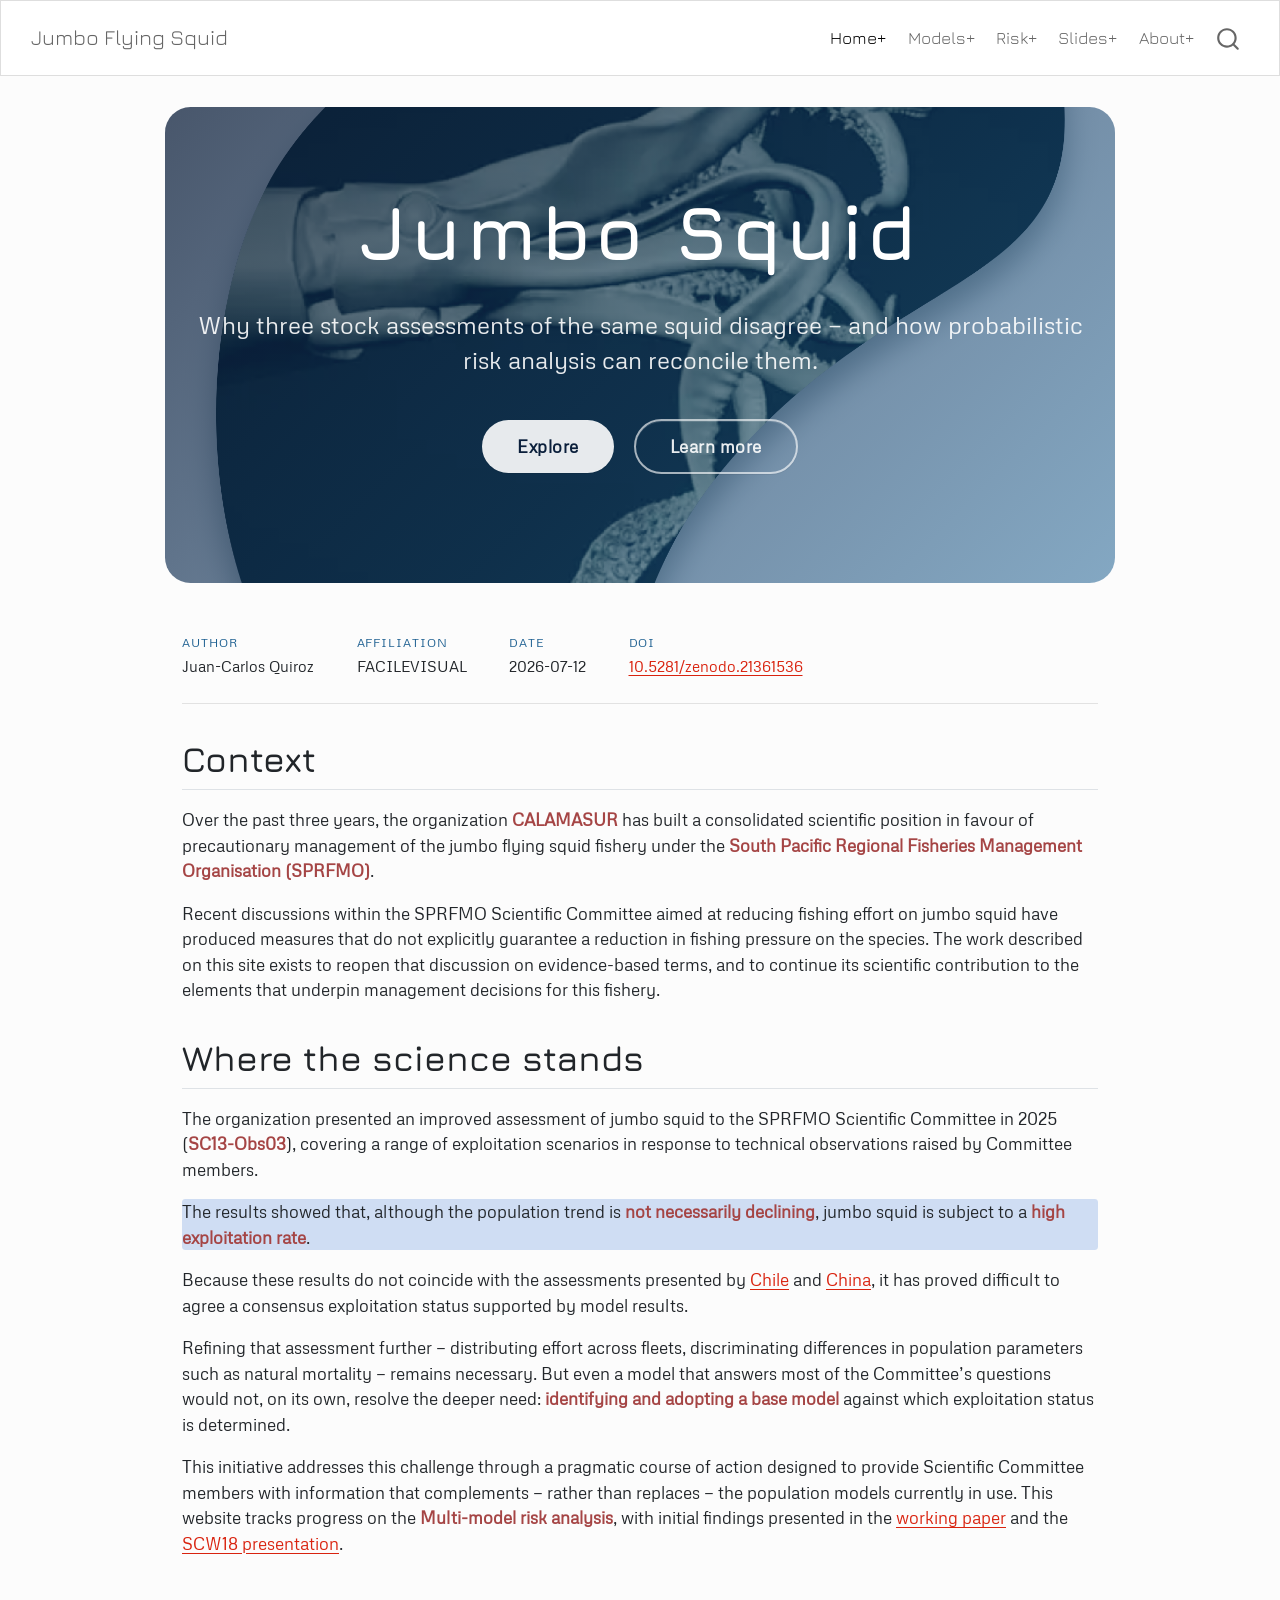
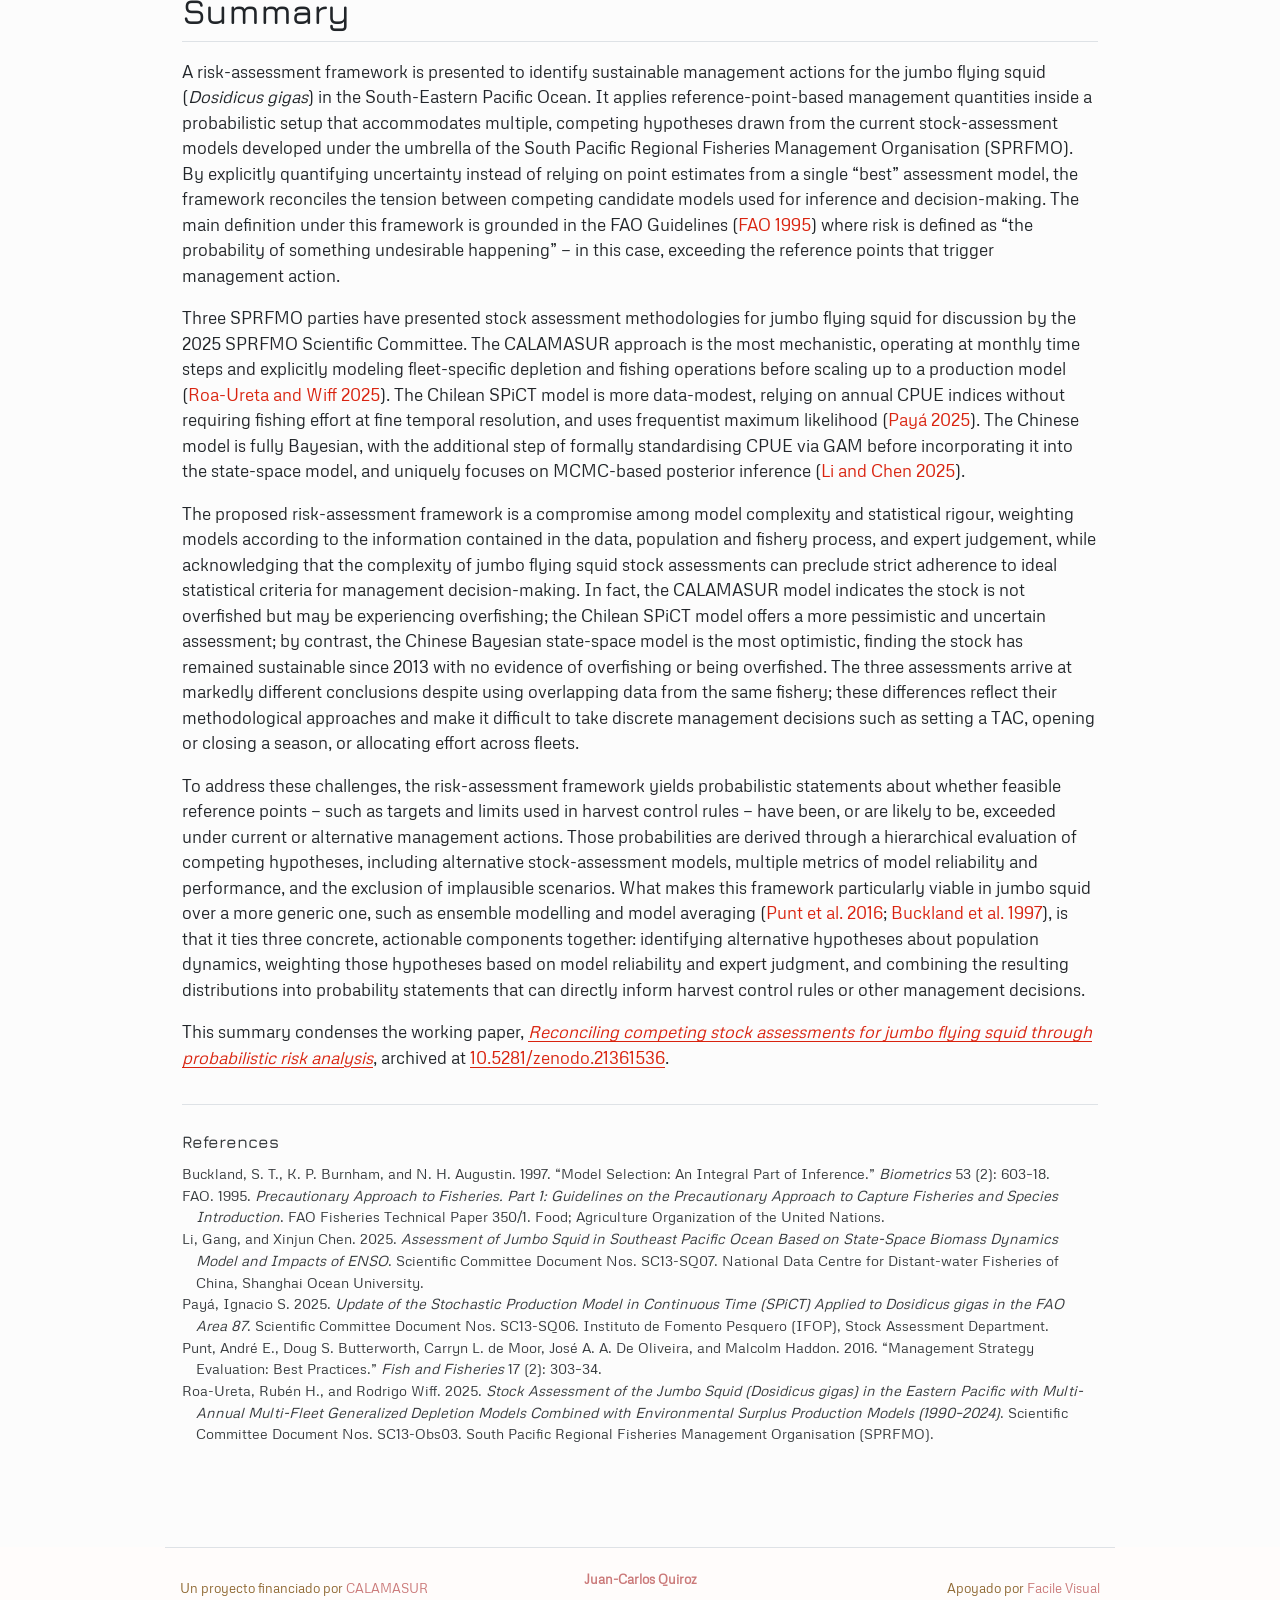
==== commit d3eef3de: "Built site for gh-pages" ====
--- a/index.html
+++ b/index.html
@@ -61,7 +61,7 @@
 <link href="site_libs/quarto-html/quarto-syntax-highlighting-15634bcf2e68342d4ad2dfa704d543f6.css" rel="stylesheet" id="quarto-text-highlighting-styles">
 <script src="site_libs/bootstrap/bootstrap.min.js"></script>
 <link href="site_libs/bootstrap/bootstrap-icons.css" rel="stylesheet">
-<link href="site_libs/bootstrap/bootstrap-ccdb3f03e60997b30da066df68c56a8f.min.css" rel="stylesheet" append-hash="true" id="quarto-bootstrap" data-mode="light">
+<link href="site_libs/bootstrap/bootstrap-a2a6fa40fc58af1b599f36669c45a5c6.min.css" rel="stylesheet" append-hash="true" id="quarto-bootstrap" data-mode="light">
 <script id="quarto-search-options" type="application/json">{
   "location": "navbar",
   "copy-button": false,
@@ -128,7 +128,7 @@
 <span class="menu-text">Slides+</span></a>
   </li>  
   <li class="nav-item">
-    <a class="nav-link" href="./about.html"> 
+    <a class="nav-link" href="./about_.html"> 
 <span class="menu-text">About+</span></a>
   </li>  
 </ul>
@@ -155,7 +155,7 @@
 Jumbo Squid
 </div>
 <p>Why three stock assessments of the same squid disagree — and how probabilistic risk analysis can reconcile them.</p>
-<p><a href="./about.html" class="btn hero-btn" role="button">Explore</a> <a href="./models.html" class="btn hero-btn-outline" role="button">Learn more</a></p>
+<p><a href="./about_.html" class="btn hero-btn" role="button">Explore</a> <a href="./models.html" class="btn hero-btn-outline" role="button">Learn more</a></p>
 </div>
 </div>
 <div class="article-meta">
@@ -163,7 +163,7 @@
 <p><span class="meta-label">Author</span> Juan-Carlos Quiroz</p>
 </div>
 <div class="meta-item">
-<p><span class="meta-label">Affiliation</span> CALAMASUR</p>
+<p><span class="meta-label">Affiliation</span> FACILEVISUAL</p>
 </div>
 <div class="meta-item">
 <p><span class="meta-label">Date</span> 2026-07-12</p>
@@ -174,18 +174,18 @@
 </div>
 <section id="context" class="level2">
 <h2 class="anchored" data-anchor-id="context">Context</h2>
-<p>Over the past three years, <strong>CALAMASUR</strong> has built a consolidated scientific position in favour of precautionary management of the jumbo flying squid fishery under the <strong>South Pacific Regional Fisheries Management Organisation (SPRFMO)</strong>.</p>
-<p>Recent discussions within the SPRFMO Scientific Committee aimed at reducing fishing effort on jumbo squid have produced measures that do not explicitly guarantee a reduction in fishing pressure on the species. The work described on this site exists to reopen that discussion on evidence-based terms, and to continue CALAMASUR’s scientific contribution to the elements that underpin management decisions for this fishery.</p>
+<p>Over the past three years, the organization <strong>CALAMASUR</strong> has built a consolidated scientific position in favour of precautionary management of the jumbo flying squid fishery under the <strong>South Pacific Regional Fisheries Management Organisation (SPRFMO)</strong>.</p>
+<p>Recent discussions within the SPRFMO Scientific Committee aimed at reducing fishing effort on jumbo squid have produced measures that do not explicitly guarantee a reduction in fishing pressure on the species. The work described on this site exists to reopen that discussion on evidence-based terms, and to continue its scientific contribution to the elements that underpin management decisions for this fishery.</p>
 </section>
 <section id="where-the-science-stands" class="level2">
 <h2 class="anchored" data-anchor-id="where-the-science-stands">Where the science stands</h2>
-<p>CALAMASUR presented an improved assessment of jumbo squid to the SPRFMO Scientific Committee in 2025 (<strong>SC13-Obs03</strong>), covering a range of exploitation scenarios in response to technical observations raised by Committee members.</p>
+<p>The organization presented an improved assessment of jumbo squid to the SPRFMO Scientific Committee in 2025 (<strong>SC13-Obs03</strong>), covering a range of exploitation scenarios in response to technical observations raised by Committee members.</p>
 <div class="highlight">
 <p>The results showed that, although the population trend is <strong>not necessarily declining</strong>, jumbo squid is subject to a <strong>high exploitation rate</strong>.</p>
 </div>
 <p>Because these results do not coincide with the assessments presented by <a href="./docs/SC13-SQ06-CHL-SPiCT-summary.html">Chile</a> and <a href="./docs/SC13-SQ07-CHN-state-space-summary.html">China</a>, it has proved difficult to agree a consensus exploitation status supported by model results.</p>
-<p>Refining the CALAMASUR model further — distributing effort across fleets, discriminating differences in population parameters such as natural mortality — remains necessary. But even a model that answers most of the Committee’s questions would not, on its own, resolve the deeper need: <strong>identifying and adopting a base model</strong> against which exploitation status is determined.</p>
-<p>CALAMASUR plans to address this problem through three long-term lines of action (<a href="./about.html">see About+</a>), each designed to provide Scientific Committee members with information that complements — rather than replaces — the population models currently in use. This website tracks progress on the first of these lines, <strong>Multi-model risk analysis</strong>, whose initial outcomes are presented in the <a href="./docs/modelos.html">working paper</a> and the <a href="./slides.html">SCW18 presentation</a>.</p>
+<p>Refining that assessment further — distributing effort across fleets, discriminating differences in population parameters such as natural mortality — remains necessary. But even a model that answers most of the Committee’s questions would not, on its own, resolve the deeper need: <strong>identifying and adopting a base model</strong> against which exploitation status is determined.</p>
+<p>This initiative addresses this challenge through a pragmatic course of action designed to provide Scientific Committee members with information that complements — rather than replaces — the population models currently in use. This website tracks progress on the <strong>Multi-model risk analysis</strong>, with initial findings presented in the <a href="./docs/modelos.html">working paper</a> and the <a href="./slides.html">SCW18 presentation</a>.</p>
 </section>
 <section id="summary" class="level2">
 <h2 class="anchored" data-anchor-id="summary">Summary</h2>
